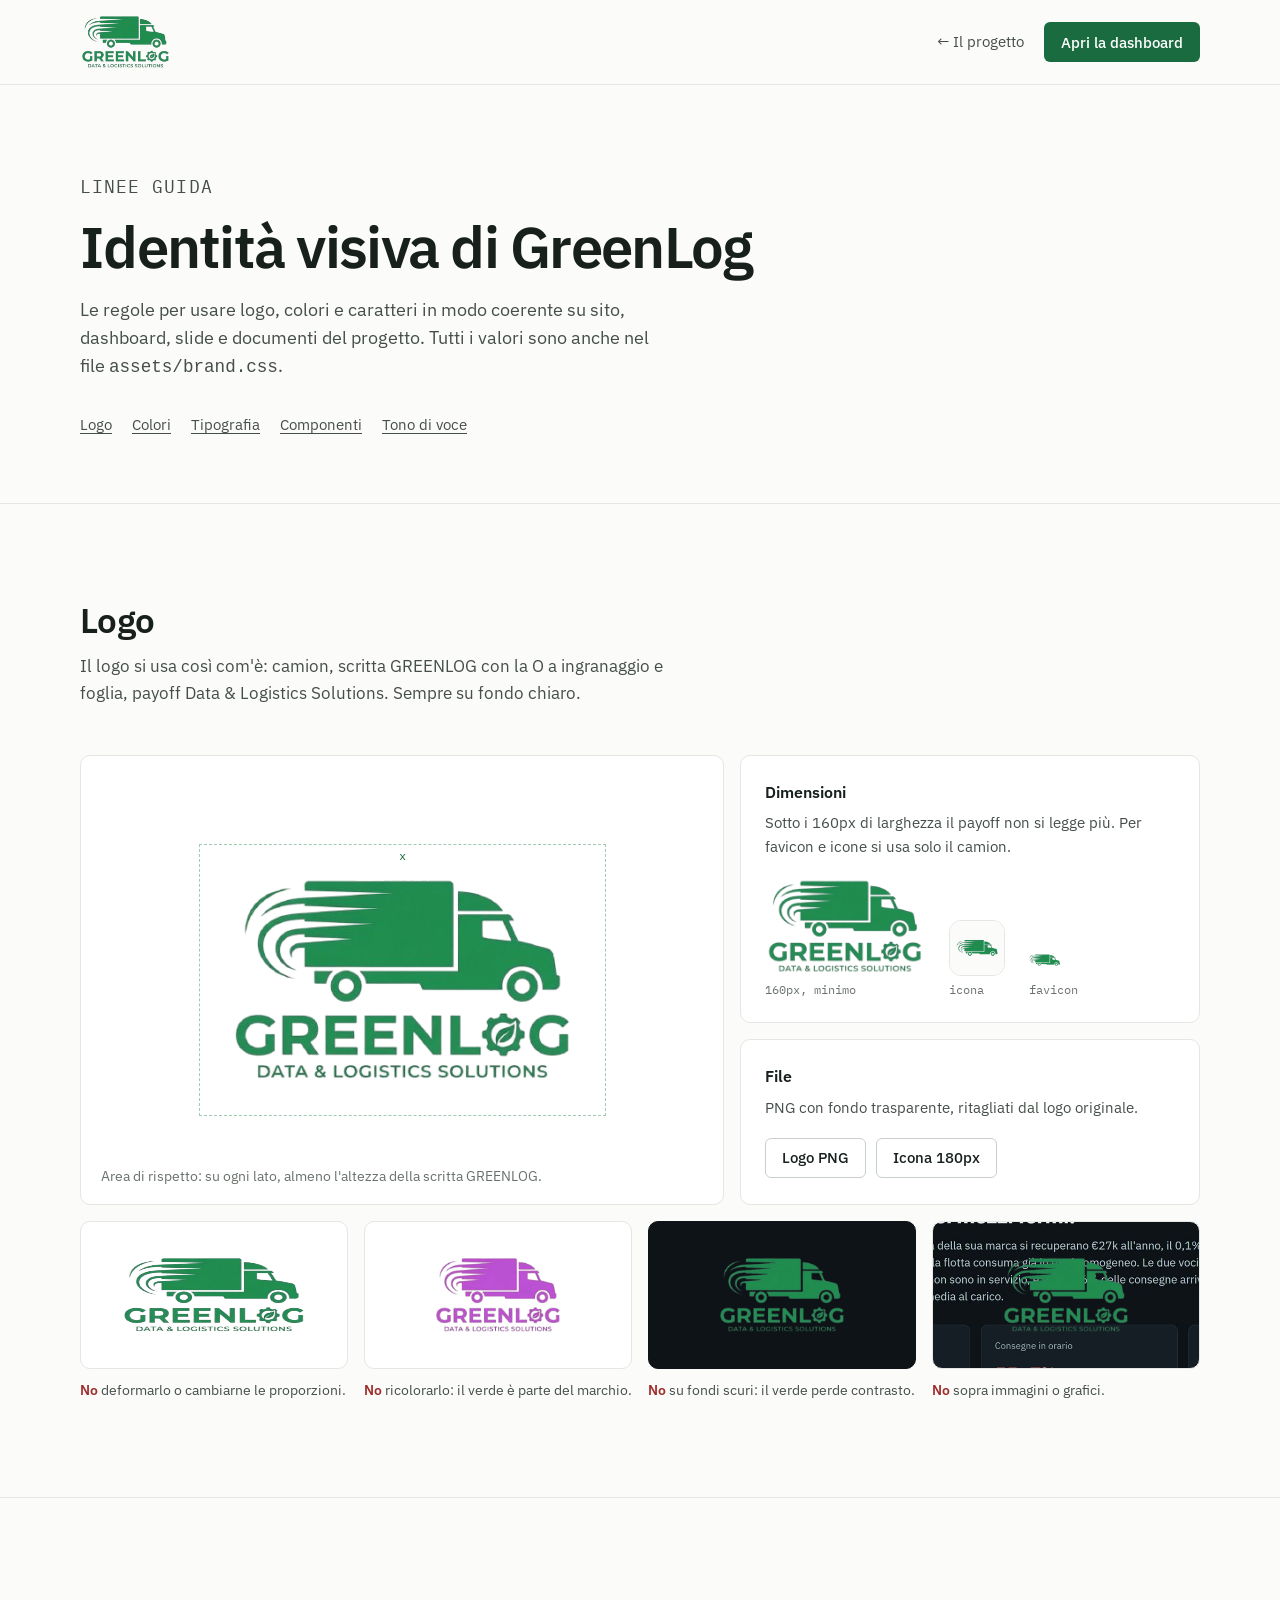
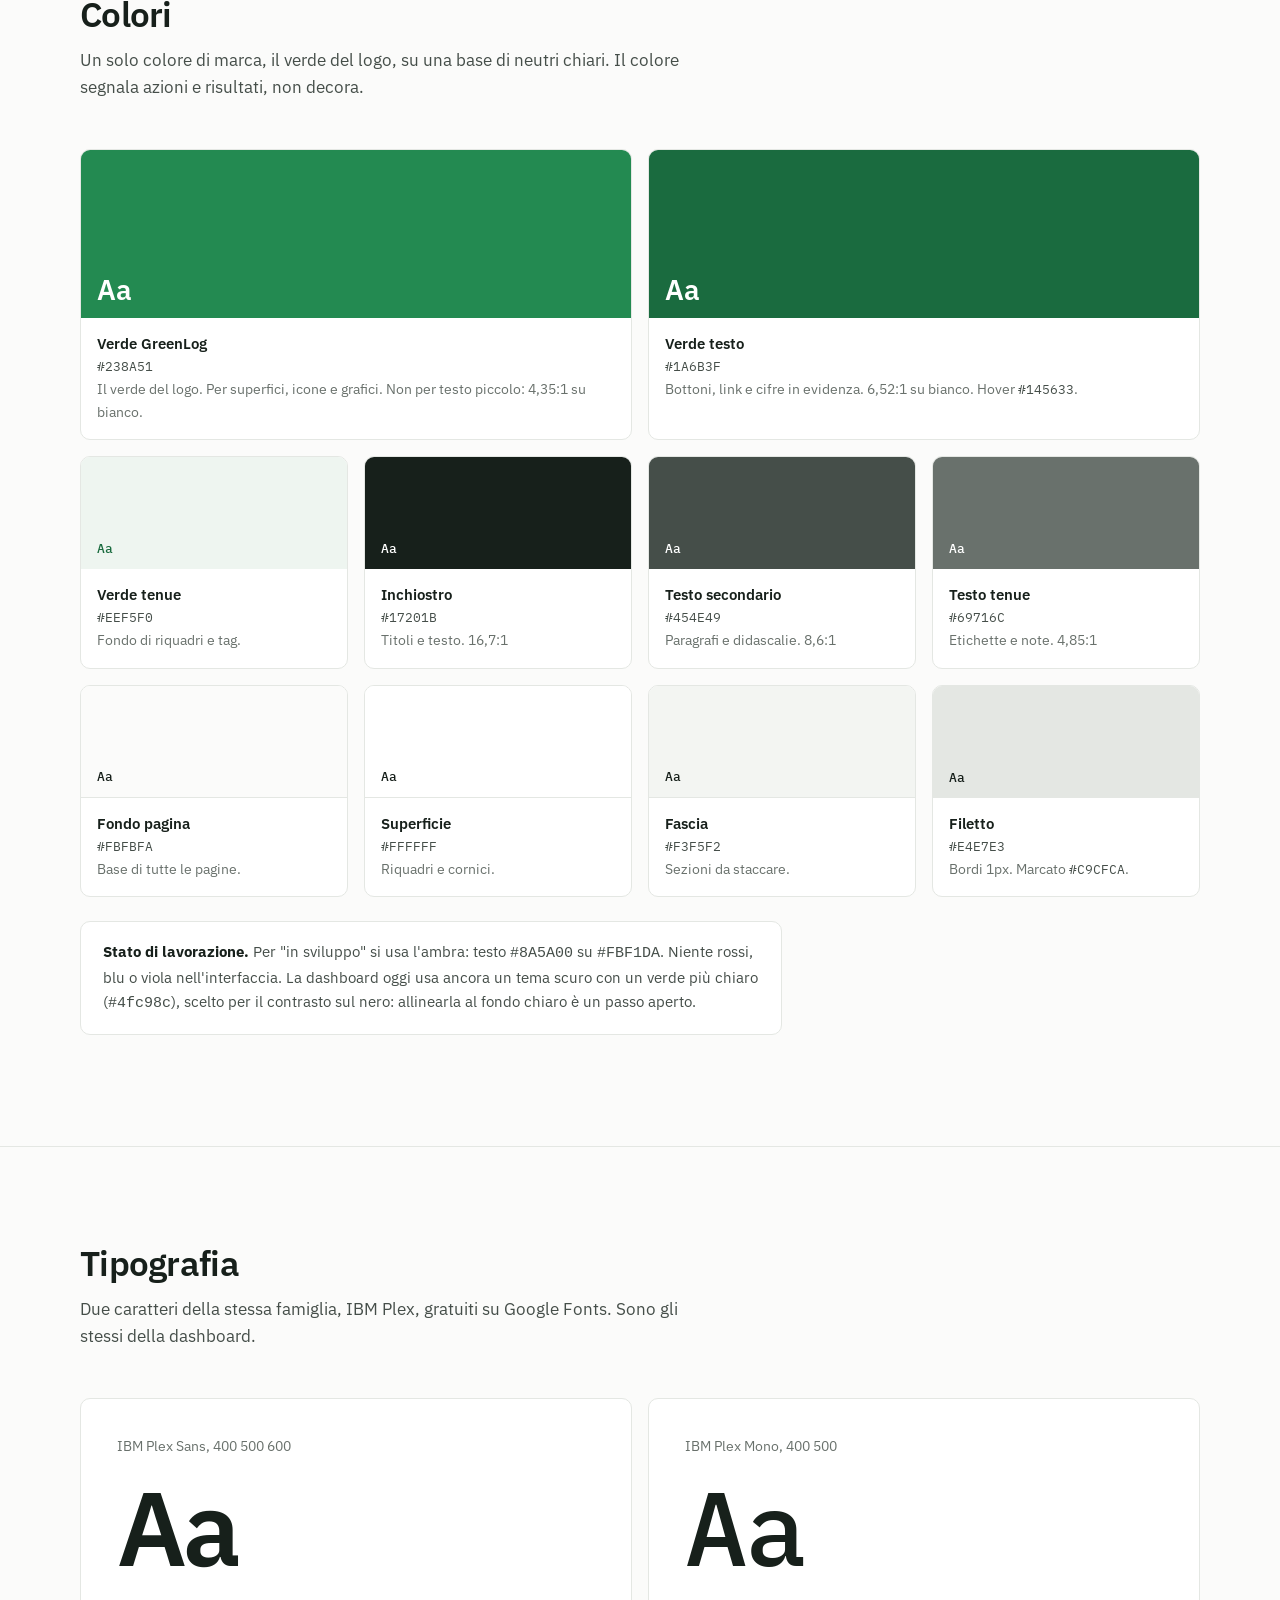
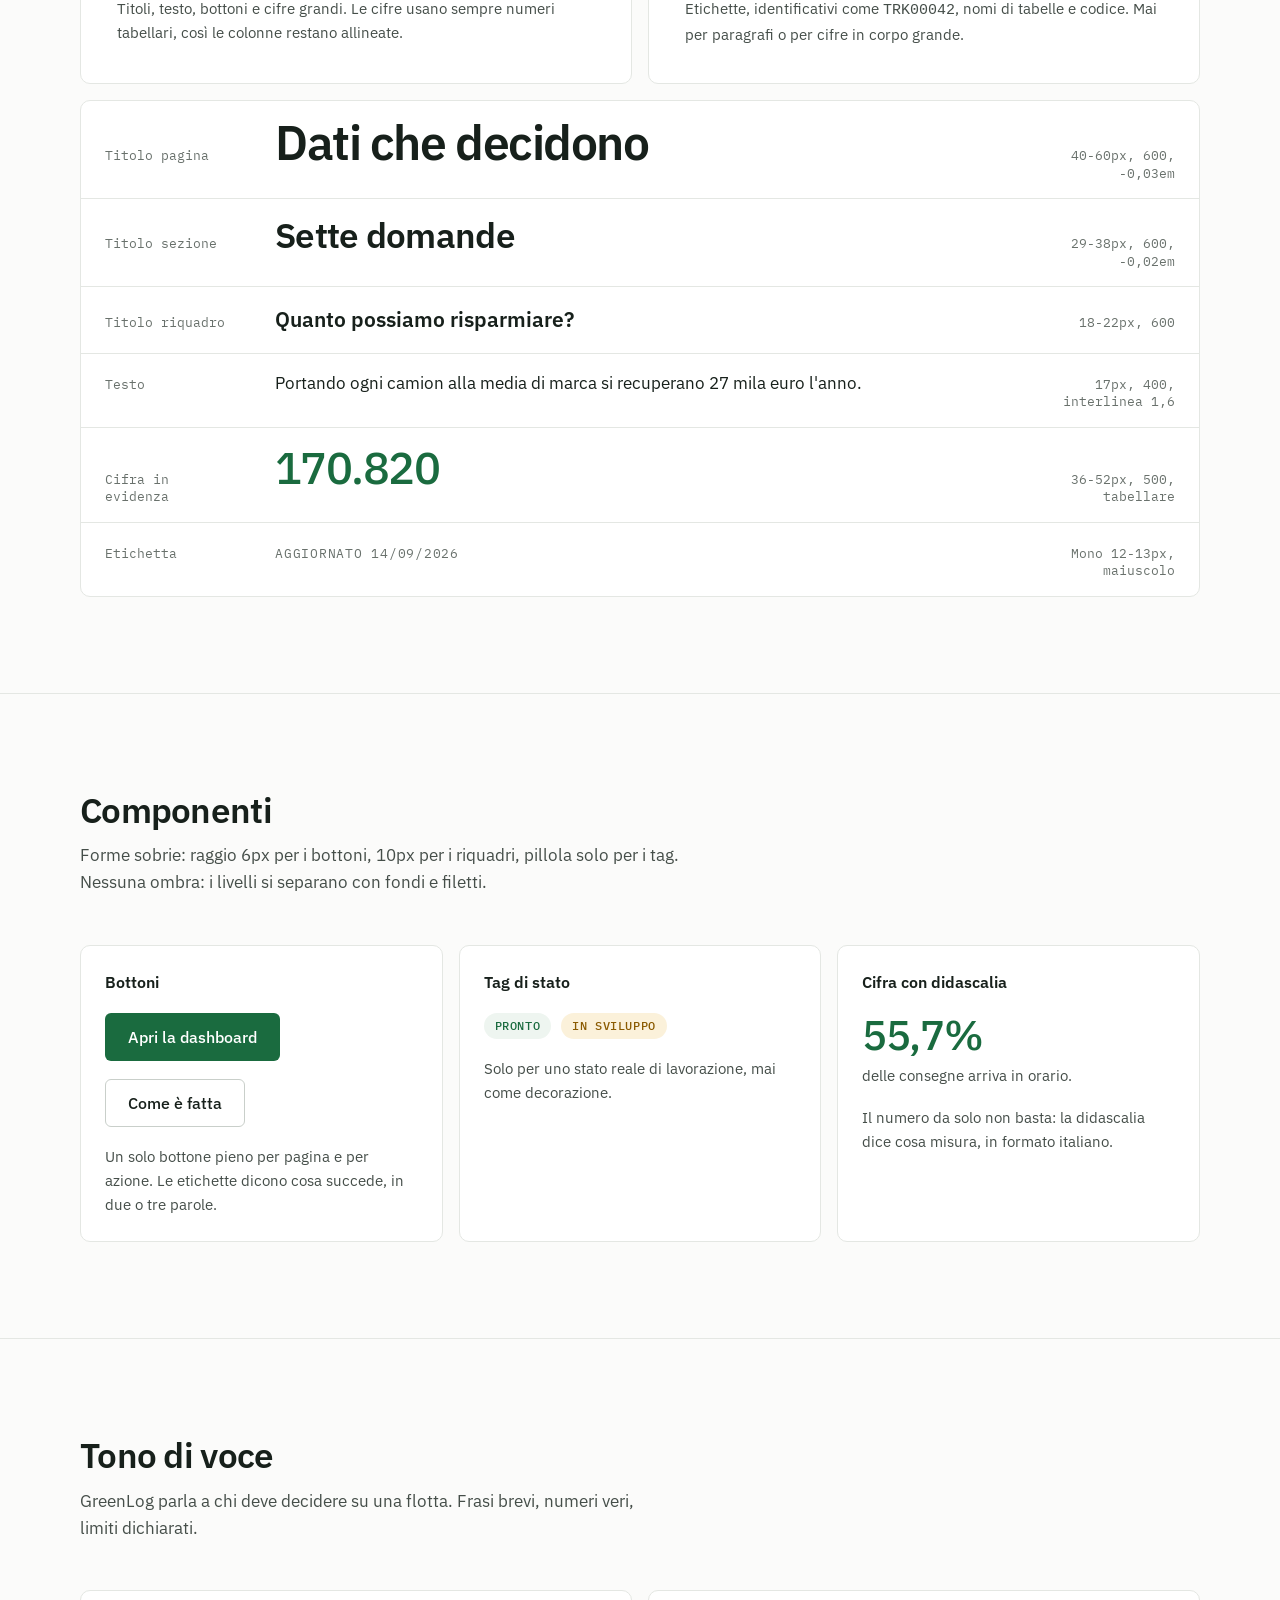
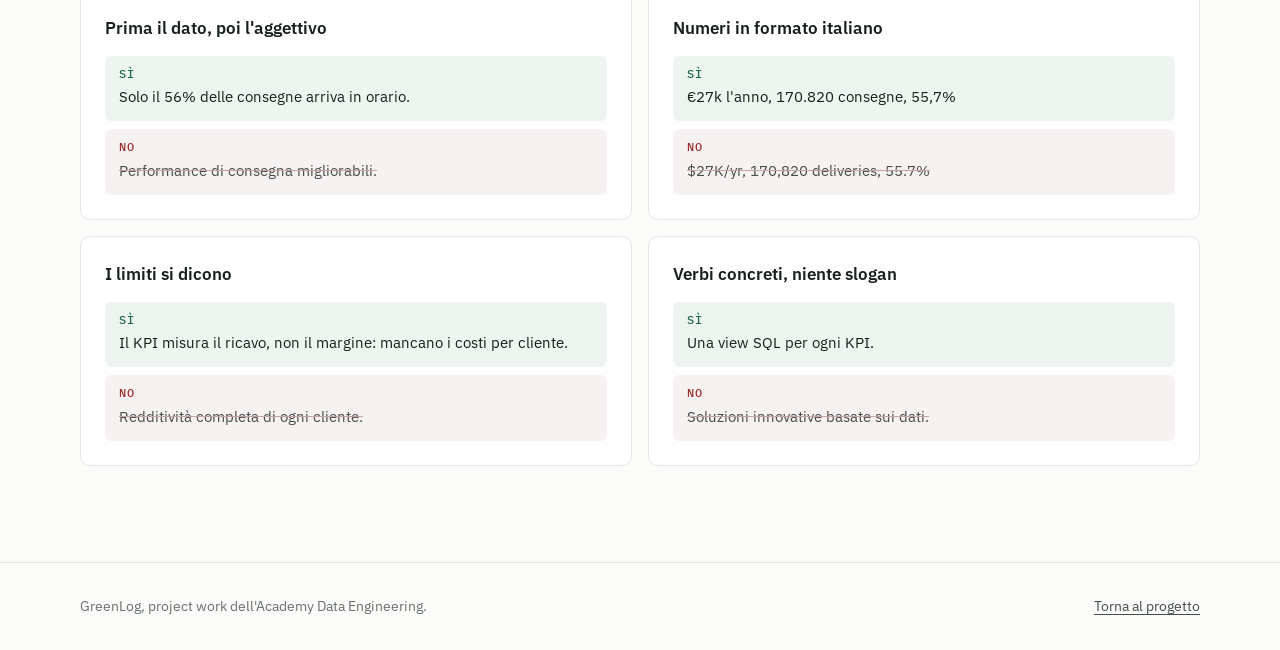
==== site/brand.html @ b455406b "Pagina di presentazione, identità visiva e dashboard su /dashboard.html - index.html: presentazione " ====
<!DOCTYPE html>
<html lang="it">
<head>
<meta charset="utf-8">
<meta name="viewport" content="width=device-width, initial-scale=1">
<title>Identità visiva | GreenLog</title>
<meta name="description" content="Logo, colori, tipografia, componenti e tono di voce di GreenLog.">
<meta name="color-scheme" content="light">
<meta name="theme-color" content="#FBFBFA">
<link rel="icon" type="image/png" href="./assets/favicon-64.png">
<link rel="apple-touch-icon" href="./assets/apple-touch-icon.png">
<link rel="preconnect" href="https://fonts.googleapis.com">
<link rel="preconnect" href="https://fonts.gstatic.com" crossorigin>
<link href="https://fonts.googleapis.com/css2?family=IBM+Plex+Mono:wght@400;500&family=IBM+Plex+Sans:wght@400;500;600&display=swap" rel="stylesheet">
<link rel="stylesheet" href="./assets/brand.css">
<script>if ("IntersectionObserver" in window) document.documentElement.classList.add("js");</script>
<style>
  .site-header { padding-block: 14px; border-bottom: 1px solid var(--line); }
  .site-header .wrap { display: flex; align-items: center; justify-content: space-between; gap: 20px; }
  .site-header img { height: 56px; width: auto; }
  .site-header nav { display: flex; align-items: center; gap: 20px; }
  .back { color: var(--ink-2); text-decoration: none; font-size: 15px; white-space: nowrap; }
  .back:hover { color: var(--ink); }
  @media (max-width: 520px) { .site-header .btn { display: none; } }

  .intro { padding-block: clamp(48px, 7vw, 88px) clamp(40px, 5vw, 56px); }
  .intro h1 { font-size: clamp(2.3rem, 4.6vw, 3.6rem); line-height: 1.05; letter-spacing: -0.03em; font-weight: 600; margin: 16px 0 18px; }
  .intro p { color: var(--ink-2); max-width: 60ch; margin: 0; font-size: 1.1rem; }

  .toc { display: flex; flex-wrap: wrap; gap: 8px 20px; list-style: none; margin: 22px 0 0; padding: 0; font-size: 15px; }
  .toc a { color: var(--ink-2); display: inline-block; padding-block: 10px; }

  .block { padding-block: clamp(56px, 8vw, 96px); border-top: 1px solid var(--line); }
  .block > .wrap > h2 { font-size: clamp(1.7rem, 2.8vw, 2.2rem); letter-spacing: -0.02em; font-weight: 600; margin: 0 0 12px; line-height: 1.15; }
  .block > .wrap > p.sub { color: var(--ink-2); margin: 0 0 clamp(32px, 5vw, 48px); max-width: 62ch; }

  /* logo */
  .logo-grid { display: grid; grid-template-columns: minmax(0, 7fr) minmax(0, 5fr); gap: 16px; }
  .logo-stage { margin: 0; background: var(--surface); border: 1px solid var(--line); border-radius: var(--r-card); display: grid; place-items: center; padding: clamp(40px, 7vw, 88px) 24px; position: relative; }
  .logo-stage img { width: min(100%, 351px); }
  .clearspace { position: relative; padding: 28px; outline: 1px dashed #9fcbb0; outline-offset: -1px; }
  .clearspace::before { content: "x"; position: absolute; top: 6px; left: 50%; transform: translateX(-50%); font: 12px/1 var(--mono); color: var(--brand-ink); }
  .logo-stage figcaption { position: absolute; left: 20px; bottom: 16px; font-size: 14px; color: var(--muted); }
  .logo-side { display: grid; gap: 16px; }
  .fact { background: var(--surface); border: 1px solid var(--line); border-radius: var(--r-card); padding: 24px; }
  .fact h3 { margin: 0 0 6px; font-size: 1rem; font-weight: 600; }
  .fact p { margin: 0; color: var(--ink-2); font-size: 15px; }
  .fact .sizes { display: flex; align-items: end; gap: 24px; margin-top: 18px; }
  .fact .sizes figure { margin: 0; display: grid; gap: 8px; justify-items: start; }
  .fact .sizes figcaption { font: 12px/1 var(--mono); color: var(--muted); }
  .fact .downloads { display: flex; flex-wrap: wrap; gap: 10px; margin-top: 18px; }

  .donts { display: grid; grid-template-columns: repeat(4, minmax(0, 1fr)); gap: 16px; margin-top: 16px; }
  .dont { margin: 0; }
  .dont .box { height: 148px; border: 1px solid var(--line); border-radius: var(--r-card); display: grid; place-items: center; background: var(--surface); overflow: hidden; }
  .dont img { width: 130px; }
  .dont figcaption { font-size: 14px; color: var(--ink-2); margin-top: 10px; }
  .dont figcaption b { color: #9F2F2D; font-weight: 600; }
  .dont .stretch img { transform: scaleX(1.45); }
  .dont .recolor img { filter: hue-rotate(150deg) saturate(1.4); }
  .dont .dark { background: #0d1317; border-color: #0d1317; }
  .dont .busy { background: url("./assets/dashboard-sintesi.jpg") 30% 40% / 320% auto; }
  @media (max-width: 900px) { .logo-grid { grid-template-columns: minmax(0, 1fr); } .donts { grid-template-columns: repeat(2, minmax(0, 1fr)); } }

  /* colori */
  .swatches { display: grid; grid-template-columns: repeat(12, minmax(0, 1fr)); gap: 16px; }
  .sw { grid-column: span 3; border: 1px solid var(--line); border-radius: var(--r-card); overflow: hidden; background: var(--surface); }
  .sw.big { grid-column: span 6; }
  .sw .chip { height: 112px; display: flex; align-items: end; padding: 14px 16px; font: 500 13px/1 var(--mono); }
  .sw.big .chip { height: 168px; font: 600 28px/1 var(--sans); }
  .sw .meta { padding: 14px 16px 16px; display: grid; gap: 2px; }
  .sw .meta b { font-weight: 600; font-size: 15px; }
  .sw .meta code { font: 13px/1.4 var(--mono); color: var(--ink-2); }
  .sw .meta span { font-size: 14px; color: var(--muted); }
  @media (max-width: 900px) { .sw, .sw.big { grid-column: span 6; } }
  @media (max-width: 520px) { .sw, .sw.big { grid-column: span 12; } }

  .rule { margin-top: 24px; padding: 18px 22px; border: 1px solid var(--line); background: var(--surface); border-radius: var(--r-card); color: var(--ink-2); max-width: 78ch; font-size: 15px; }
  .rule strong { color: var(--ink); }

  /* tipografia */
  .type-grid { display: grid; grid-template-columns: minmax(0, 1fr) minmax(0, 1fr); gap: 16px; }
  .specimen { background: var(--surface); border: 1px solid var(--line); border-radius: var(--r-card); padding: clamp(24px, 3vw, 36px); }
  .specimen .name { font-size: 14px; color: var(--muted); margin: 0 0 18px; }
  .specimen .aa { color: var(--ink); font-size: clamp(4rem, 9vw, 6.5rem); line-height: 1; letter-spacing: -0.04em; font-weight: 600; margin: 0 0 18px; }
  .specimen.mono .aa { font-family: var(--mono); font-weight: 500; letter-spacing: -0.02em; }
  .specimen p { margin: 0; color: var(--ink-2); font-size: 15px; }
  .scale { margin-top: 16px; background: var(--surface); border: 1px solid var(--line); border-radius: var(--r-card); overflow-x: auto; }
  .scale table { width: 100%; border-collapse: collapse; min-width: 560px; }
  .scale td { padding: 16px 24px; vertical-align: baseline; }
  .scale tr + tr td { border-top: 1px solid var(--line); }
  .scale td:first-child { width: 170px; font: 12.5px/1.4 var(--mono); color: var(--muted); }
  .scale td:last-child { width: 180px; font: 12.5px/1.4 var(--mono); color: var(--muted); text-align: right; }
  @media (max-width: 760px) { .type-grid { grid-template-columns: minmax(0, 1fr); } }

  /* componenti */
  .comp-grid { display: grid; grid-template-columns: repeat(3, minmax(0, 1fr)); gap: 16px; }
  .comp { background: var(--surface); border: 1px solid var(--line); border-radius: var(--r-card); padding: 24px; display: grid; gap: 18px; align-content: start; }
  .comp h3 { margin: 0; font-size: 1rem; font-weight: 600; }
  .comp .row { display: flex; flex-wrap: wrap; gap: 10px; align-items: center; }
  .comp p { margin: 0; color: var(--ink-2); font-size: 15px; }
  .comp .num { font-size: 2.6rem; color: var(--brand-ink); }
  @media (max-width: 900px) { .comp-grid { grid-template-columns: minmax(0, 1fr); } }

  /* voce */
  .voice { display: grid; grid-template-columns: repeat(2, minmax(0, 1fr)); gap: 16px; }
  .voice article { background: var(--surface); border: 1px solid var(--line); border-radius: var(--r-card); padding: 24px; }
  .voice h3 { margin: 0 0 14px; font-size: 1.05rem; font-weight: 600; }
  .voice .say, .voice .avoid { margin: 0; padding: 12px 14px; border-radius: 6px; font-size: 15px; }
  .voice .say { background: var(--brand-tint); color: var(--ink); }
  .voice .avoid { background: #F6F2F2; color: var(--ink-2); margin-top: 8px; }
  .voice .avoid s { text-decoration-color: #c9a3a3; }
  .voice .lbl { display: block; font: 500 11.5px/1 var(--mono); letter-spacing: 0.05em; text-transform: uppercase; margin-bottom: 6px; text-decoration: none; }
  .voice .say .lbl { color: var(--brand-ink); }
  .voice .avoid .lbl { color: #9F2F2D; }
  @media (max-width: 760px) { .voice { grid-template-columns: minmax(0, 1fr); } }

  .site-footer { border-top: 1px solid var(--line); padding-block: 32px 40px; font-size: 14px; color: var(--muted); }
  .site-footer .wrap { display: flex; flex-wrap: wrap; justify-content: space-between; gap: 16px; }
  .site-footer a { color: var(--ink-2); display: inline-block; padding-block: 10px; margin-block: -10px; }
</style>
</head>
<body>
<a class="skip" href="#contenuto">Vai al contenuto</a>

<header class="site-header">
  <div class="wrap">
    <a href="./" aria-label="GreenLog, torna alla presentazione"><img src="./assets/greenlog-logo.png" alt="GreenLog, Data &amp; Logistics Solutions" width="351" height="216"></a>
    <nav aria-label="Principale">
      <a class="back" href="./"><span aria-hidden="true">←</span> Il progetto</a>
      <a class="btn btn-primary btn-sm" href="./dashboard.html">Apri la dashboard</a>
    </nav>
  </div>
</header>

<main id="contenuto">
  <section class="intro">
    <div class="wrap">
      <p class="eyebrow">Linee guida</p>
      <h1>Identità visiva di GreenLog</h1>
      <p>Le regole per usare logo, colori e caratteri in modo coerente su sito, dashboard, slide e documenti del progetto. Tutti i valori sono anche nel file <code>assets/brand.css</code>.</p>
      <ul class="toc">
        <li><a href="#logo">Logo</a></li>
        <li><a href="#colori">Colori</a></li>
        <li><a href="#tipografia">Tipografia</a></li>
        <li><a href="#componenti">Componenti</a></li>
        <li><a href="#voce">Tono di voce</a></li>
      </ul>
    </div>
  </section>

  <section class="block" id="logo" aria-labelledby="logo-t">
    <div class="wrap">
      <h2 id="logo-t">Logo</h2>
      <p class="sub">Il logo si usa così com'è: camion, scritta GREENLOG con la O a ingranaggio e foglia, payoff Data &amp; Logistics Solutions. Sempre su fondo chiaro.</p>

      <div class="logo-grid">
        <figure class="logo-stage reveal">
          <div class="clearspace"><img src="./assets/greenlog-logo.png" alt="Logo GreenLog con l'area di rispetto tratteggiata" width="351" height="216"></div>
          <figcaption>Area di rispetto: su ogni lato, almeno l'altezza della scritta GREENLOG.</figcaption>
        </figure>
        <div class="logo-side">
          <div class="fact reveal" style="--d: 60ms">
            <h3>Dimensioni</h3>
            <p>Sotto i 160px di larghezza il payoff non si legge più. Per favicon e icone si usa solo il camion.</p>
            <div class="sizes">
              <figure><img src="./assets/greenlog-logo.png" alt="" width="160" height="99"><figcaption>160px, minimo</figcaption></figure>
              <figure><img src="./assets/apple-touch-icon.png" alt="" width="56" height="56" style="border:1px solid var(--line);border-radius:12px"><figcaption>icona</figcaption></figure>
              <figure><img src="./assets/favicon-64.png" alt="" width="32" height="32"><figcaption>favicon</figcaption></figure>
            </div>
          </div>
          <div class="fact reveal" style="--d: 120ms">
            <h3>File</h3>
            <p>PNG con fondo trasparente, ritagliati dal logo originale.</p>
            <div class="downloads">
              <a class="btn btn-secondary btn-sm" href="./assets/greenlog-logo.png" download>Logo PNG</a>
              <a class="btn btn-secondary btn-sm" href="./assets/apple-touch-icon.png" download>Icona 180px</a>
            </div>
          </div>
        </div>
      </div>

      <div class="donts">
        <figure class="dont reveal"><div class="box stretch"><img src="./assets/greenlog-logo.png" alt="" width="351" height="216"></div><figcaption><b>No</b> deformarlo o cambiarne le proporzioni.</figcaption></figure>
        <figure class="dont reveal" style="--d: 50ms"><div class="box recolor"><img src="./assets/greenlog-logo.png" alt="" width="351" height="216"></div><figcaption><b>No</b> ricolorarlo: il verde è parte del marchio.</figcaption></figure>
        <figure class="dont reveal" style="--d: 100ms"><div class="box dark"><img src="./assets/greenlog-logo.png" alt="" width="351" height="216"></div><figcaption><b>No</b> su fondi scuri: il verde perde contrasto.</figcaption></figure>
        <figure class="dont reveal" style="--d: 150ms"><div class="box busy"><img src="./assets/greenlog-logo.png" alt="" width="351" height="216"></div><figcaption><b>No</b> sopra immagini o grafici.</figcaption></figure>
      </div>
    </div>
  </section>

  <section class="block" id="colori" aria-labelledby="colori-t">
    <div class="wrap">
      <h2 id="colori-t">Colori</h2>
      <p class="sub">Un solo colore di marca, il verde del logo, su una base di neutri chiari. Il colore segnala azioni e risultati, non decora.</p>

      <div class="swatches">
        <div class="sw big reveal"><div class="chip" style="background:#238A51;color:#fff">Aa</div><div class="meta"><b>Verde GreenLog</b><code>#238A51</code><span>Il verde del logo. Per superfici, icone e grafici. Non per testo piccolo: 4,35:1 su bianco.</span></div></div>
        <div class="sw big reveal" style="--d: 60ms"><div class="chip" style="background:#1A6B3F;color:#fff">Aa</div><div class="meta"><b>Verde testo</b><code>#1A6B3F</code><span>Bottoni, link e cifre in evidenza. 6,52:1 su bianco. Hover <code>#145633</code>.</span></div></div>
        <div class="sw reveal"><div class="chip" style="background:#EEF5F0;color:#1A6B3F">Aa</div><div class="meta"><b>Verde tenue</b><code>#EEF5F0</code><span>Fondo di riquadri e tag.</span></div></div>
        <div class="sw reveal" style="--d: 40ms"><div class="chip" style="background:#17201B;color:#fff">Aa</div><div class="meta"><b>Inchiostro</b><code>#17201B</code><span>Titoli e testo. 16,7:1</span></div></div>
        <div class="sw reveal" style="--d: 80ms"><div class="chip" style="background:#454E49;color:#fff">Aa</div><div class="meta"><b>Testo secondario</b><code>#454E49</code><span>Paragrafi e didascalie. 8,6:1</span></div></div>
        <div class="sw reveal" style="--d: 120ms"><div class="chip" style="background:#69716C;color:#fff">Aa</div><div class="meta"><b>Testo tenue</b><code>#69716C</code><span>Etichette e note. 4,85:1</span></div></div>
        <div class="sw reveal"><div class="chip" style="background:#FBFBFA;color:#17201B;border-bottom:1px solid #E4E7E3">Aa</div><div class="meta"><b>Fondo pagina</b><code>#FBFBFA</code><span>Base di tutte le pagine.</span></div></div>
        <div class="sw reveal" style="--d: 40ms"><div class="chip" style="background:#FFFFFF;color:#17201B;border-bottom:1px solid #E4E7E3">Aa</div><div class="meta"><b>Superficie</b><code>#FFFFFF</code><span>Riquadri e cornici.</span></div></div>
        <div class="sw reveal" style="--d: 80ms"><div class="chip" style="background:#F3F5F2;color:#17201B;border-bottom:1px solid #E4E7E3">Aa</div><div class="meta"><b>Fascia</b><code>#F3F5F2</code><span>Sezioni da staccare.</span></div></div>
        <div class="sw reveal" style="--d: 120ms"><div class="chip" style="background:#E4E7E3;color:#17201B">Aa</div><div class="meta"><b>Filetto</b><code>#E4E7E3</code><span>Bordi 1px. Marcato <code>#C9CFCA</code>.</span></div></div>
      </div>

      <p class="rule reveal"><strong>Stato di lavorazione.</strong> Per "in sviluppo" si usa l'ambra: testo <code>#8A5A00</code> su <code>#FBF1DA</code>. Niente rossi, blu o viola nell'interfaccia. La dashboard oggi usa ancora un tema scuro con un verde più chiaro (<code>#4fc98c</code>), scelto per il contrasto sul nero: allinearla al fondo chiaro è un passo aperto.</p>
    </div>
  </section>

  <section class="block" id="tipografia" aria-labelledby="tipo-t">
    <div class="wrap">
      <h2 id="tipo-t">Tipografia</h2>
      <p class="sub">Due caratteri della stessa famiglia, IBM Plex, gratuiti su Google Fonts. Sono gli stessi della dashboard.</p>

      <div class="type-grid">
        <div class="specimen reveal">
          <p class="name">IBM Plex Sans, 400 500 600</p>
          <p class="aa">Aa</p>
          <p>Titoli, testo, bottoni e cifre grandi. Le cifre usano sempre numeri tabellari, così le colonne restano allineate.</p>
        </div>
        <div class="specimen mono reveal" style="--d: 60ms">
          <p class="name">IBM Plex Mono, 400 500</p>
          <p class="aa">Aa</p>
          <p>Etichette, identificativi come <code>TRK00042</code>, nomi di tabelle e codice. Mai per paragrafi o per cifre in corpo grande.</p>
        </div>
      </div>

      <div class="scale reveal">
        <table>
          <tbody>
            <tr><td>Titolo pagina</td><td style="font-size:3rem;font-weight:600;letter-spacing:-0.03em;line-height:1.05">Dati che decidono</td><td>40-60px, 600, -0,03em</td></tr>
            <tr><td>Titolo sezione</td><td style="font-size:2.2rem;font-weight:600;letter-spacing:-0.02em;line-height:1.15">Sette domande</td><td>29-38px, 600, -0,02em</td></tr>
            <tr><td>Titolo riquadro</td><td style="font-size:1.3rem;font-weight:600">Quanto possiamo risparmiare?</td><td>18-22px, 600</td></tr>
            <tr><td>Testo</td><td>Portando ogni camion alla media di marca si recuperano 27 mila euro l'anno.</td><td>17px, 400, interlinea 1,6</td></tr>
            <tr><td>Cifra in evidenza</td><td class="display-num" style="font-size:2.8rem;color:var(--brand-ink)">170.820</td><td>36-52px, 500, tabellare</td></tr>
            <tr><td>Etichetta</td><td><span class="eyebrow">Aggiornato 14/09/2026</span></td><td>Mono 12-13px, maiuscolo</td></tr>
          </tbody>
        </table>
      </div>
    </div>
  </section>

  <section class="block" id="componenti" aria-labelledby="comp-t">
    <div class="wrap">
      <h2 id="comp-t">Componenti</h2>
      <p class="sub">Forme sobrie: raggio 6px per i bottoni, 10px per i riquadri, pillola solo per i tag. Nessuna ombra: i livelli si separano con fondi e filetti.</p>

      <div class="comp-grid">
        <div class="comp reveal">
          <h3>Bottoni</h3>
          <div class="row"><a class="btn btn-primary" href="./dashboard.html">Apri la dashboard</a></div>
          <div class="row"><a class="btn btn-secondary" href="./#pipeline">Come è fatta</a></div>
          <p>Un solo bottone pieno per pagina e per azione. Le etichette dicono cosa succede, in due o tre parole.</p>
        </div>
        <div class="comp reveal" style="--d: 60ms">
          <h3>Tag di stato</h3>
          <div class="row"><span class="tag tag-green">Pronto</span><span class="tag tag-amber">In sviluppo</span></div>
          <p>Solo per uno stato reale di lavorazione, mai come decorazione.</p>
        </div>
        <div class="comp reveal" style="--d: 120ms">
          <h3>Cifra con didascalia</h3>
          <div><span class="num display-num">55,7%</span><p style="margin-top:6px">delle consegne arriva in orario.</p></div>
          <p>Il numero da solo non basta: la didascalia dice cosa misura, in formato italiano.</p>
        </div>
      </div>
    </div>
  </section>

  <section class="block" id="voce" aria-labelledby="voce-t">
    <div class="wrap">
      <h2 id="voce-t">Tono di voce</h2>
      <p class="sub">GreenLog parla a chi deve decidere su una flotta. Frasi brevi, numeri veri, limiti dichiarati.</p>

      <div class="voice">
        <article class="reveal">
          <h3>Prima il dato, poi l'aggettivo</h3>
          <p class="say"><span class="lbl">Sì</span>Solo il 56% delle consegne arriva in orario.</p>
          <p class="avoid"><span class="lbl">No</span><s>Performance di consegna migliorabili.</s></p>
        </article>
        <article class="reveal" style="--d: 60ms">
          <h3>Numeri in formato italiano</h3>
          <p class="say"><span class="lbl">Sì</span>€27k l'anno, 170.820 consegne, 55,7%</p>
          <p class="avoid"><span class="lbl">No</span><s>$27K/yr, 170,820 deliveries, 55.7%</s></p>
        </article>
        <article class="reveal">
          <h3>I limiti si dicono</h3>
          <p class="say"><span class="lbl">Sì</span>Il KPI misura il ricavo, non il margine: mancano i costi per cliente.</p>
          <p class="avoid"><span class="lbl">No</span><s>Redditività completa di ogni cliente.</s></p>
        </article>
        <article class="reveal" style="--d: 60ms">
          <h3>Verbi concreti, niente slogan</h3>
          <p class="say"><span class="lbl">Sì</span>Una view SQL per ogni KPI.</p>
          <p class="avoid"><span class="lbl">No</span><s>Soluzioni innovative basate sui dati.</s></p>
        </article>
      </div>
    </div>
  </section>
</main>

<footer class="site-footer">
  <div class="wrap">
    <span>GreenLog, project work dell'Academy Data Engineering.</span>
    <a href="./">Torna al progetto</a>
  </div>
</footer>

<script src="./assets/site.js" defer></script>
</body>
</html>
---- site/assets/brand.css ----
/* GreenLog: token e componenti condivisi da index.html e brand.html.
   La fonte dei valori è DESIGN.md nella radice del repo. */

:root {
  /* colore */
  --brand: #238A51;        /* il verde del logo, misurato sul file originale. 4,35:1 su bianco: non per testo piccolo */
  --brand-ink: #1A6B3F;    /* verde per testo e bottoni: 6,52:1 su bianco */
  --brand-ink-hover: #145633;
  --brand-tint: #EEF5F0;
  --canvas: #FBFBFA;
  --surface: #FFFFFF;
  --band: #F3F5F2;
  --ink: #17201B;
  --ink-2: #454E49;
  --muted: #69716C;        /* 4,85:1 su canvas, 4,54:1 su brand-tint: il limite per testo piccolo */
  --line: #E4E7E3;
  --line-strong: #C9CFCA;
  --amber-bg: #FBF1DA;
  --amber-ink: #8A5A00;

  /* tipografia */
  --sans: "IBM Plex Sans", ui-sans-serif, system-ui, -apple-system, "Segoe UI", sans-serif;
  --mono: "IBM Plex Mono", ui-monospace, "SFMono-Regular", Menlo, Consolas, monospace;

  /* forma e movimento */
  --r-card: 10px;
  --r-btn: 6px;
  --ease-out: cubic-bezier(0.23, 1, 0.32, 1);

  color-scheme: light;
}

*, *::before, *::after { box-sizing: border-box; }

html { -webkit-text-size-adjust: 100%; scroll-behavior: smooth; }
@media (prefers-reduced-motion: reduce) { html { scroll-behavior: auto; } }

body {
  margin: 0;
  background: var(--canvas);
  color: var(--ink);
  font-family: var(--sans);
  font-size: 17px;
  line-height: 1.6;
  text-rendering: optimizeLegibility;
  -webkit-font-smoothing: antialiased;
  font-variant-numeric: tabular-nums;
}

img { max-width: 100%; height: auto; display: block; }
h1, h2, h3 { text-wrap: balance; }
p { text-wrap: pretty; }

a { color: var(--brand-ink); text-underline-offset: 3px; }
a:hover { color: var(--brand-ink-hover); }
::selection { background: #CFE6D7; color: var(--ink); }

:focus-visible { outline: 2px solid var(--brand-ink); outline-offset: 3px; border-radius: 4px; }

.wrap { width: 100%; max-width: 1200px; margin-inline: auto; padding-inline: clamp(20px, 4vw, 40px); }

.eyebrow {
  margin: 0;
  font-family: var(--mono);
  font-size: 12.5px;
  letter-spacing: 0.06em;
  text-transform: uppercase;
  color: var(--muted);
}

/* link per saltare la navigazione, visibile solo da tastiera */
.skip { position: absolute; left: 16px; top: -64px; z-index: 100; background: var(--ink); color: #fff; padding: 10px 16px; border-radius: var(--r-btn); text-decoration: none; font-size: 15px; }
.skip:focus { top: 12px; }
.skip:hover, .skip:focus { color: #fff; }

/* bottoni: raggio 6px, niente pillole, niente ombre */
.btn {
  display: inline-flex; align-items: center; justify-content: center; gap: 10px;
  min-height: 48px; padding: 0 22px;
  border-radius: var(--r-btn); border: 1px solid transparent;
  font: 500 16px/1 var(--sans); white-space: nowrap; text-decoration: none; cursor: pointer;
  transition: background-color 160ms var(--ease-out), border-color 160ms var(--ease-out), transform 120ms var(--ease-out);
}
.btn:active { transform: scale(0.97); }
.btn-primary { background: var(--brand-ink); color: #fff; }
.btn-primary:hover { background: var(--brand-ink-hover); color: #fff; }
.btn-secondary { background: var(--surface); color: var(--ink); border-color: var(--line-strong); }
.btn-secondary:hover { border-color: var(--ink-2); color: var(--ink); }
.btn-sm { min-height: 40px; padding: 0 16px; font-size: 15px; }
.btn span { transition: transform 200ms var(--ease-out); }
@media (hover: hover) and (pointer: fine) { .btn:hover span { transform: translateX(3px); } }

/* cifre grandi: Plex Sans con cifre tabellari. Il mono resta per etichette, id e codice,
   perché in corpo grande la virgola monospazio apre un buco ("55 , 7%"). */
.display-num { font-family: var(--sans); font-weight: 500; font-variant-numeric: tabular-nums; letter-spacing: -0.035em; line-height: 1.05; }

.tag {
  display: inline-flex; align-items: center; height: 26px; padding: 0 11px;
  border-radius: 999px; font: 500 12px/1 var(--mono); letter-spacing: 0.05em; text-transform: uppercase;
}
.tag-green { background: var(--brand-tint); color: var(--brand-ink); }
.tag-amber { background: var(--amber-bg); color: var(--amber-ink); }

/* cornice per gli screenshot della dashboard */
.frame {
  margin: 0; background: var(--surface); border: 1px solid var(--line); border-radius: var(--r-card); overflow: hidden;
}
.frame-bar { display: flex; align-items: center; gap: 6px; height: 34px; padding: 0 14px; border-bottom: 1px solid var(--line); }
.frame-bar i { width: 9px; height: 9px; border-radius: 50%; background: var(--line-strong); }
.frame-bar span { margin-left: 10px; font: 12px/1 var(--mono); color: var(--muted); }

/* ingresso allo scroll: solo se JS è attivo e il movimento è consentito */
.js .reveal { opacity: 0; }
.js .reveal.is-in { opacity: 1; transition: opacity 480ms var(--ease-out); transition-delay: var(--d, 0ms); }
/* lo spostamento solo se il movimento è consentito; con "riduci movimento" resta la dissolvenza */
@media (prefers-reduced-motion: no-preference) {
  .js .reveal { transform: translateY(12px); }
  .js .reveal.is-in { transform: none; transition: opacity 480ms var(--ease-out), transform 480ms var(--ease-out); transition-delay: var(--d, 0ms); }
}
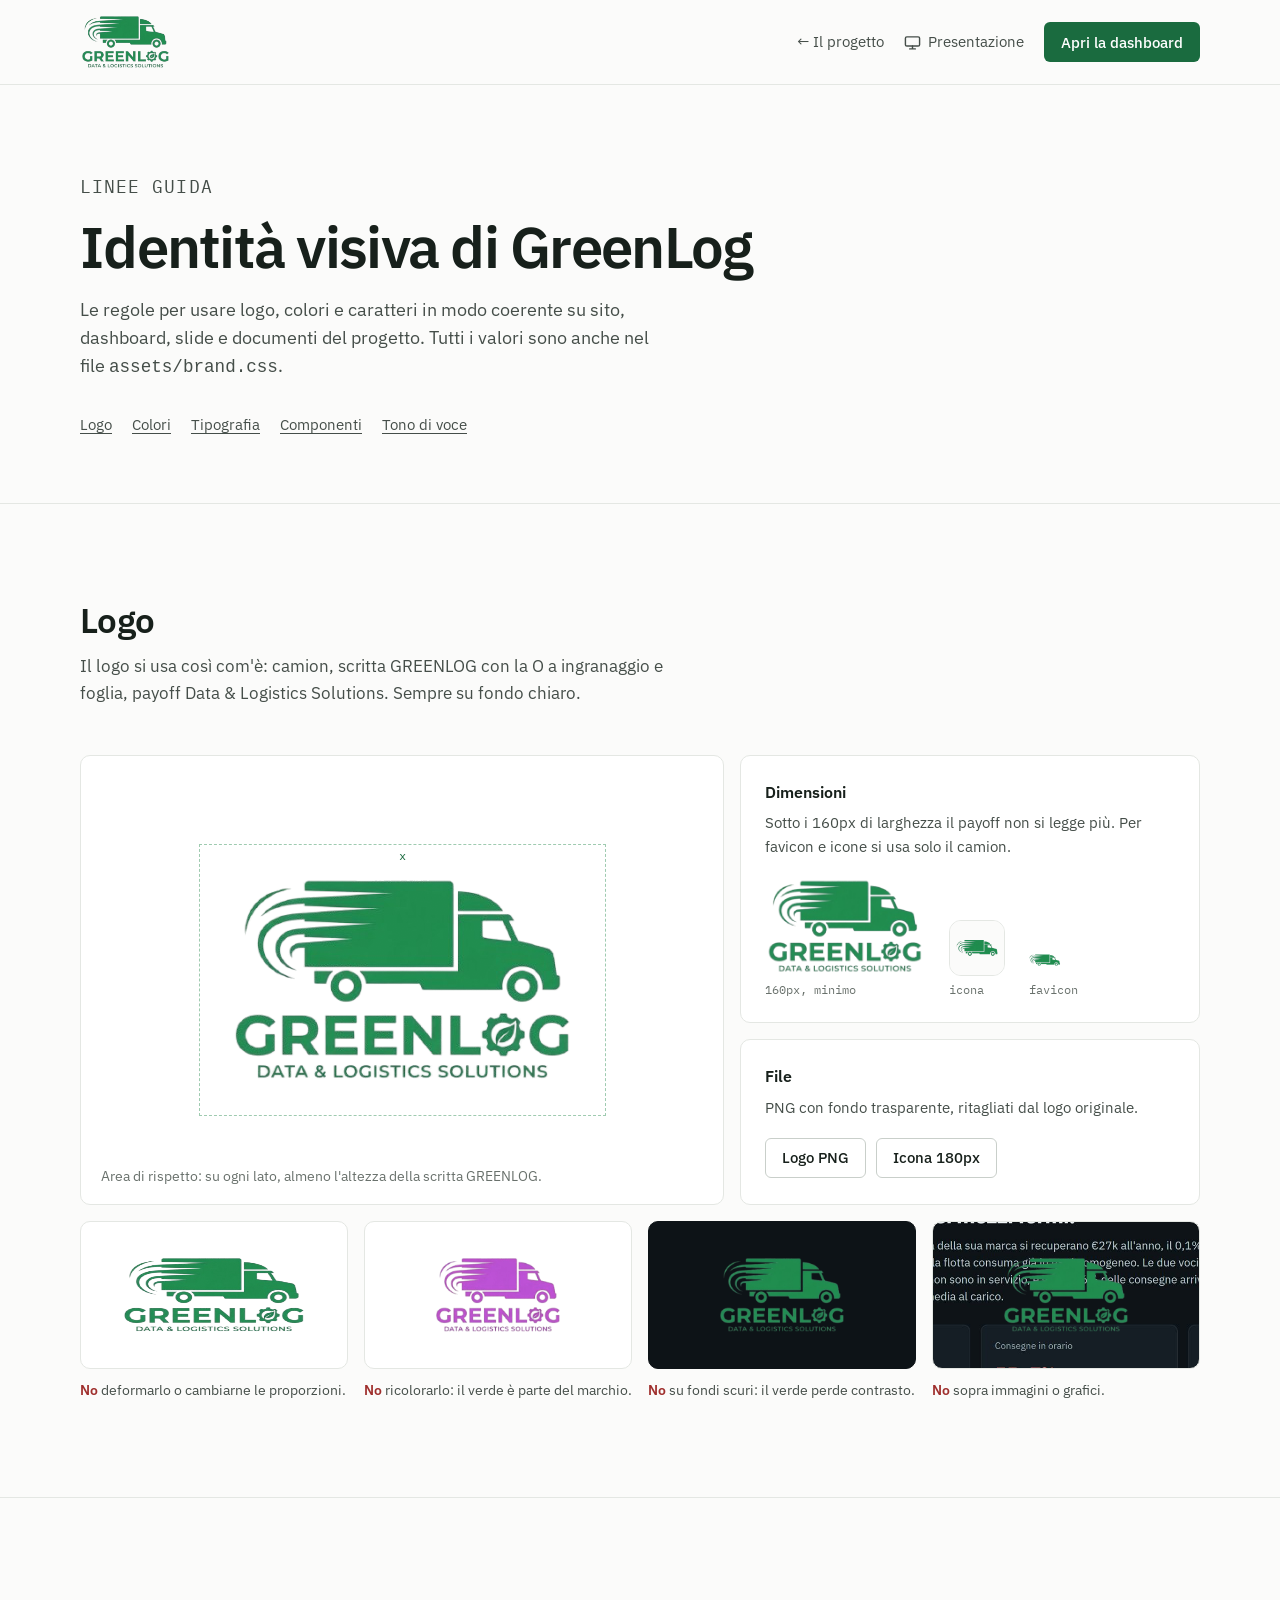
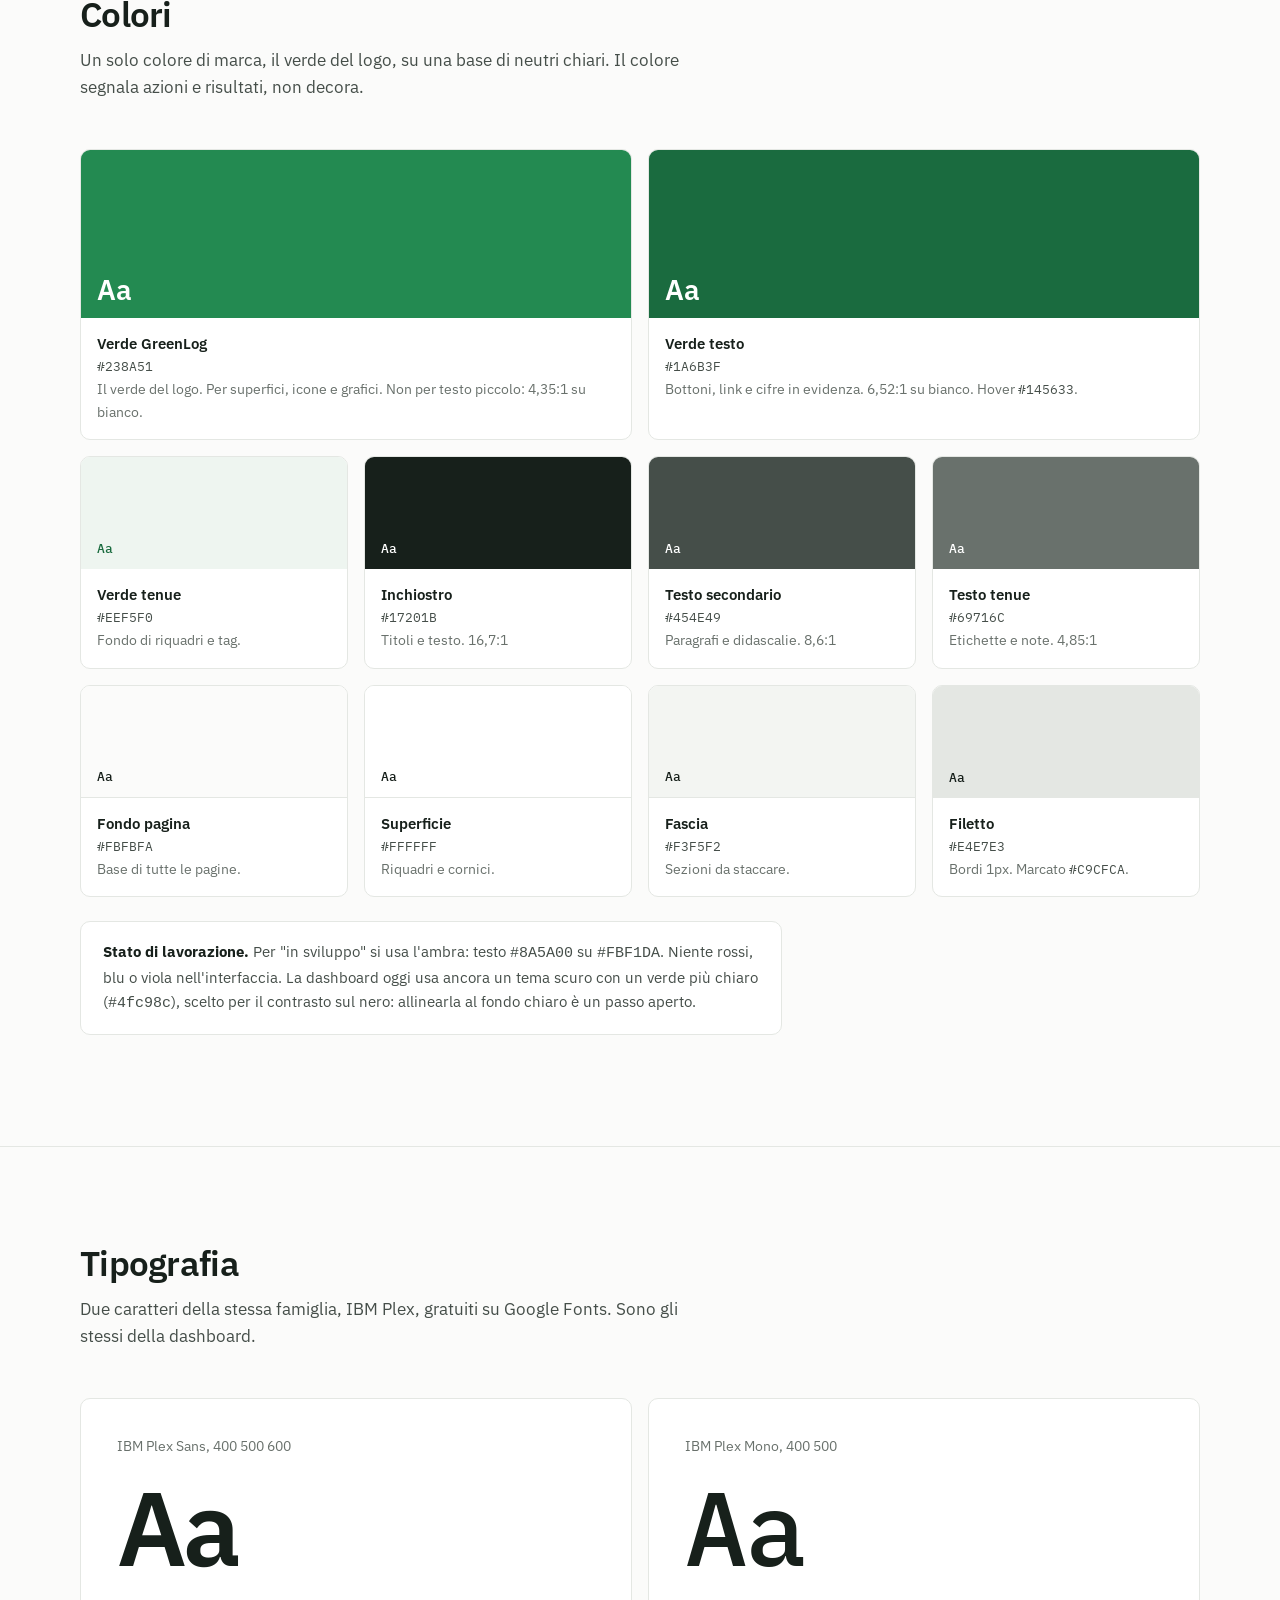
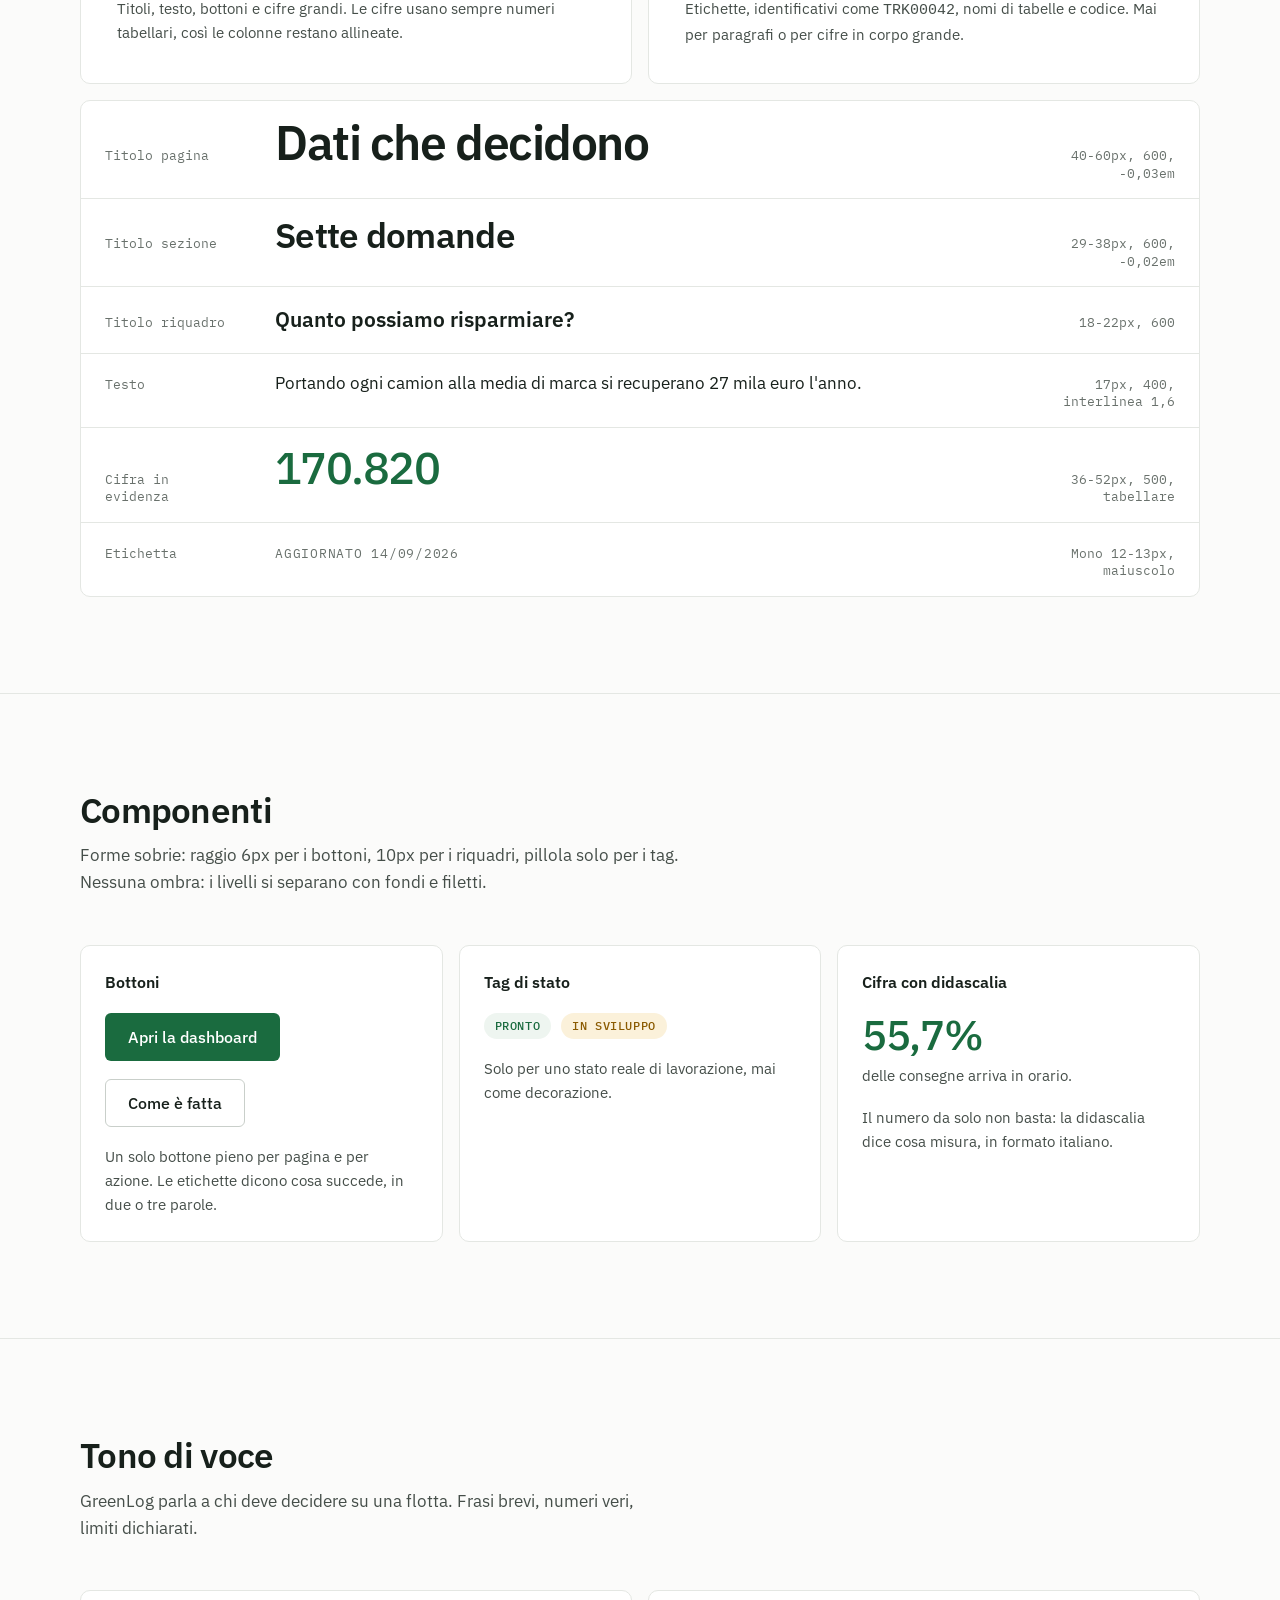
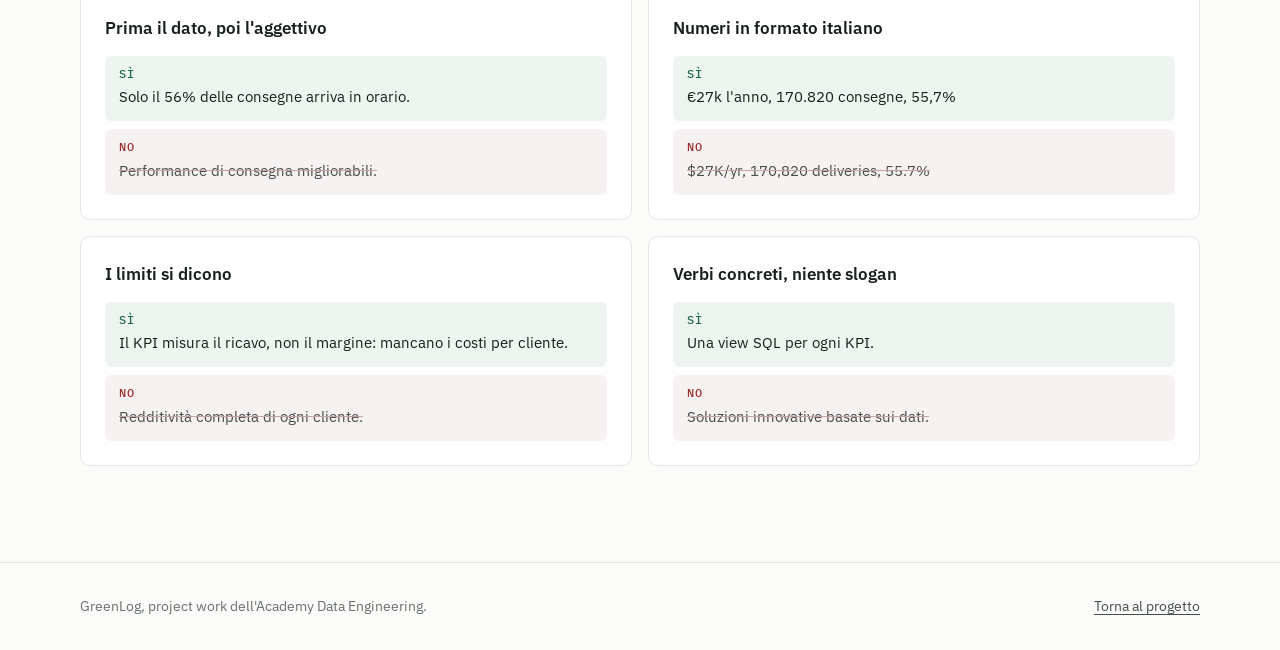
==== commit 78ec984d: "Presentazione a slide all'apertura del sito e pulizia dei contenuti - Nuova pagina presentazione.htm" ====
--- a/site/brand.html
+++ b/site/brand.html
@@ -128,6 +128,7 @@
     <a href="./" aria-label="GreenLog, torna alla presentazione"><img src="./assets/greenlog-logo.png" alt="GreenLog, Data &amp; Logistics Solutions" width="351" height="216"></a>
     <nav aria-label="Principale">
       <a class="back" href="./"><span aria-hidden="true">←</span> Il progetto</a>
+      <a class="back deck-link" href="./presentazione.html" aria-label="Presentazione"><svg viewBox="0 0 24 24" aria-hidden="true"><rect x="2" y="4" width="20" height="13" rx="2"/><path d="M12 17v4M8 21h8"/></svg><span>Presentazione</span></a>
       <a class="btn btn-primary btn-sm" href="./dashboard.html">Apri la dashboard</a>
     </nav>
   </div>
--- a/site/assets/brand.css
+++ b/site/assets/brand.css
@@ -90,6 +90,11 @@
 .btn span { transition: transform 200ms var(--ease-out); }
 @media (hover: hover) and (pointer: fine) { .btn:hover span { transform: translateX(3px); } }
 
+/* link alle slide di presentazione, nell'header di ogni pagina */
+.deck-link { display: inline-flex; align-items: center; gap: 7px; }
+.deck-link svg { width: 17px; height: 17px; fill: none; stroke: currentColor; stroke-width: 2; stroke-linecap: round; stroke-linejoin: round; flex: none; }
+@media (max-width: 420px) { .back.deck-link span { display: none; } }
+
 /* cifre grandi: Plex Sans con cifre tabellari. Il mono resta per etichette, id e codice,
    perché in corpo grande la virgola monospazio apre un buco ("55 , 7%"). */
 .display-num { font-family: var(--sans); font-weight: 500; font-variant-numeric: tabular-nums; letter-spacing: -0.035em; line-height: 1.05; }
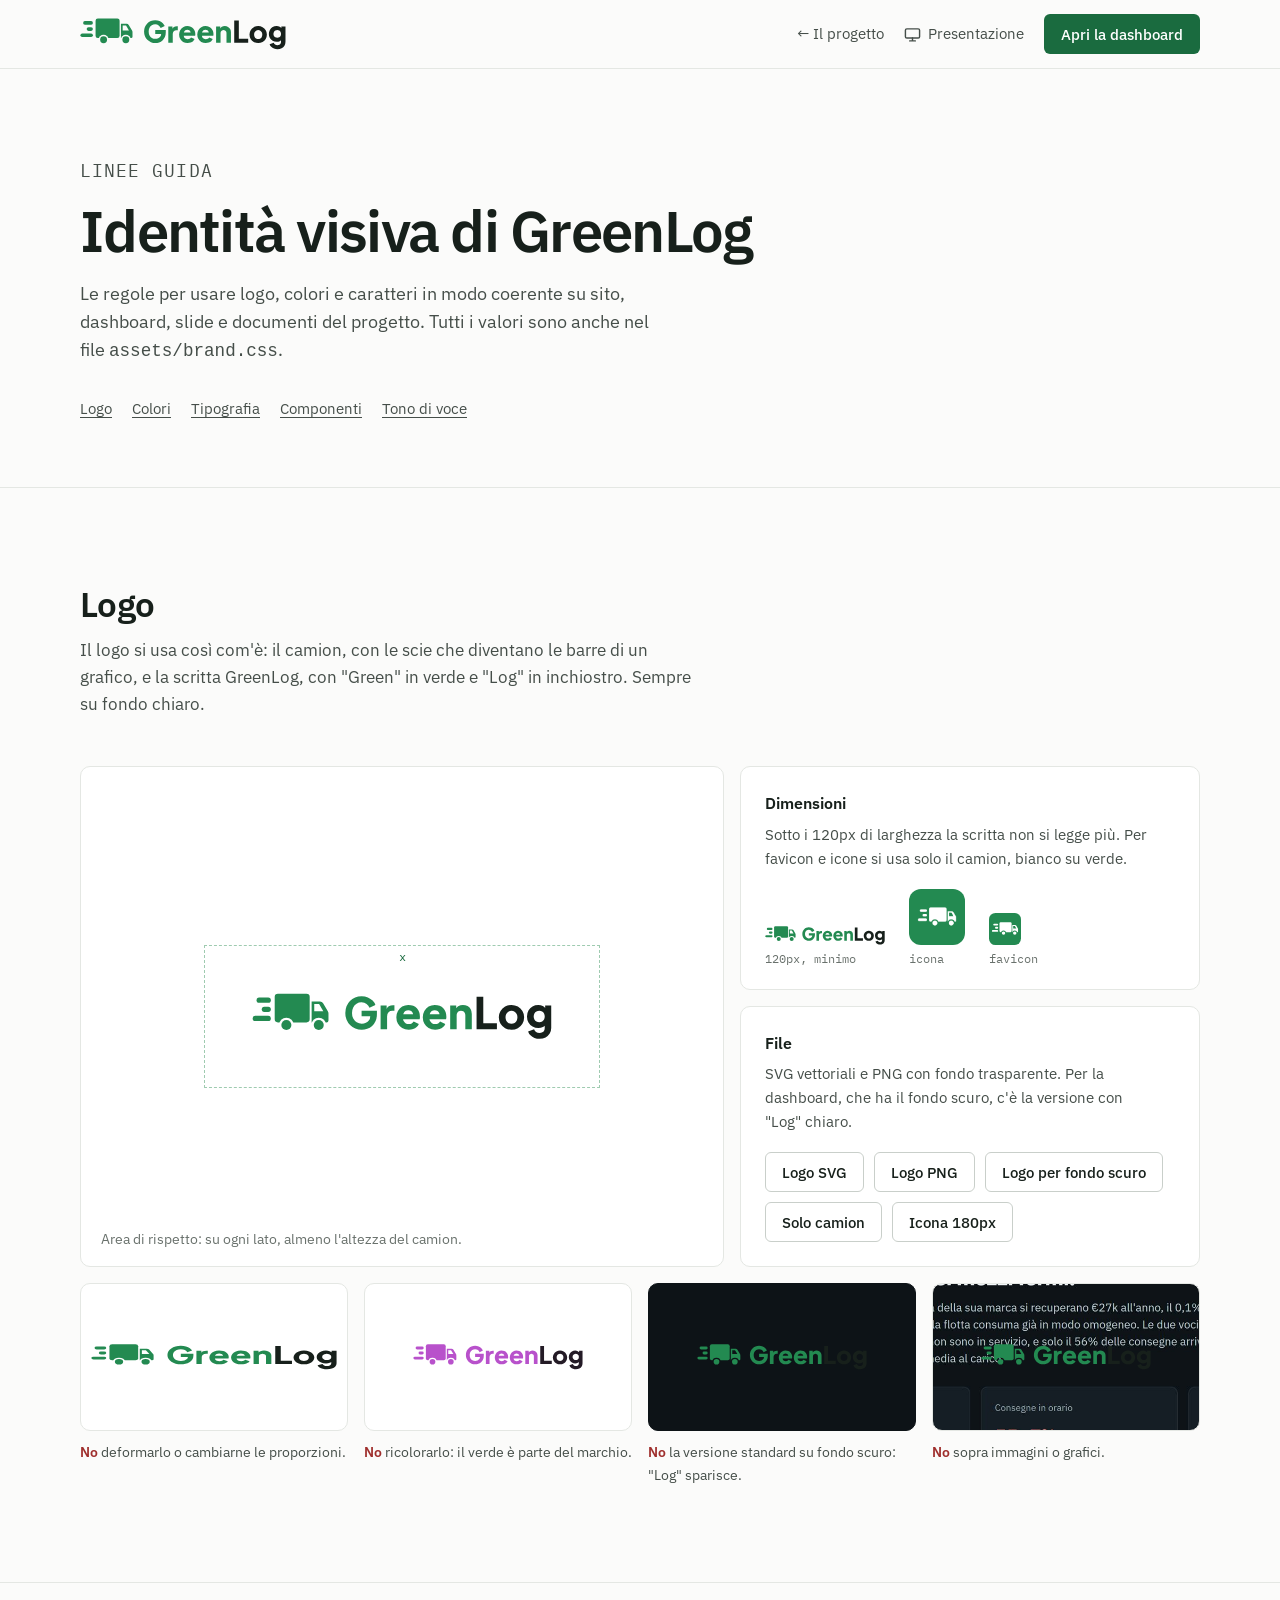
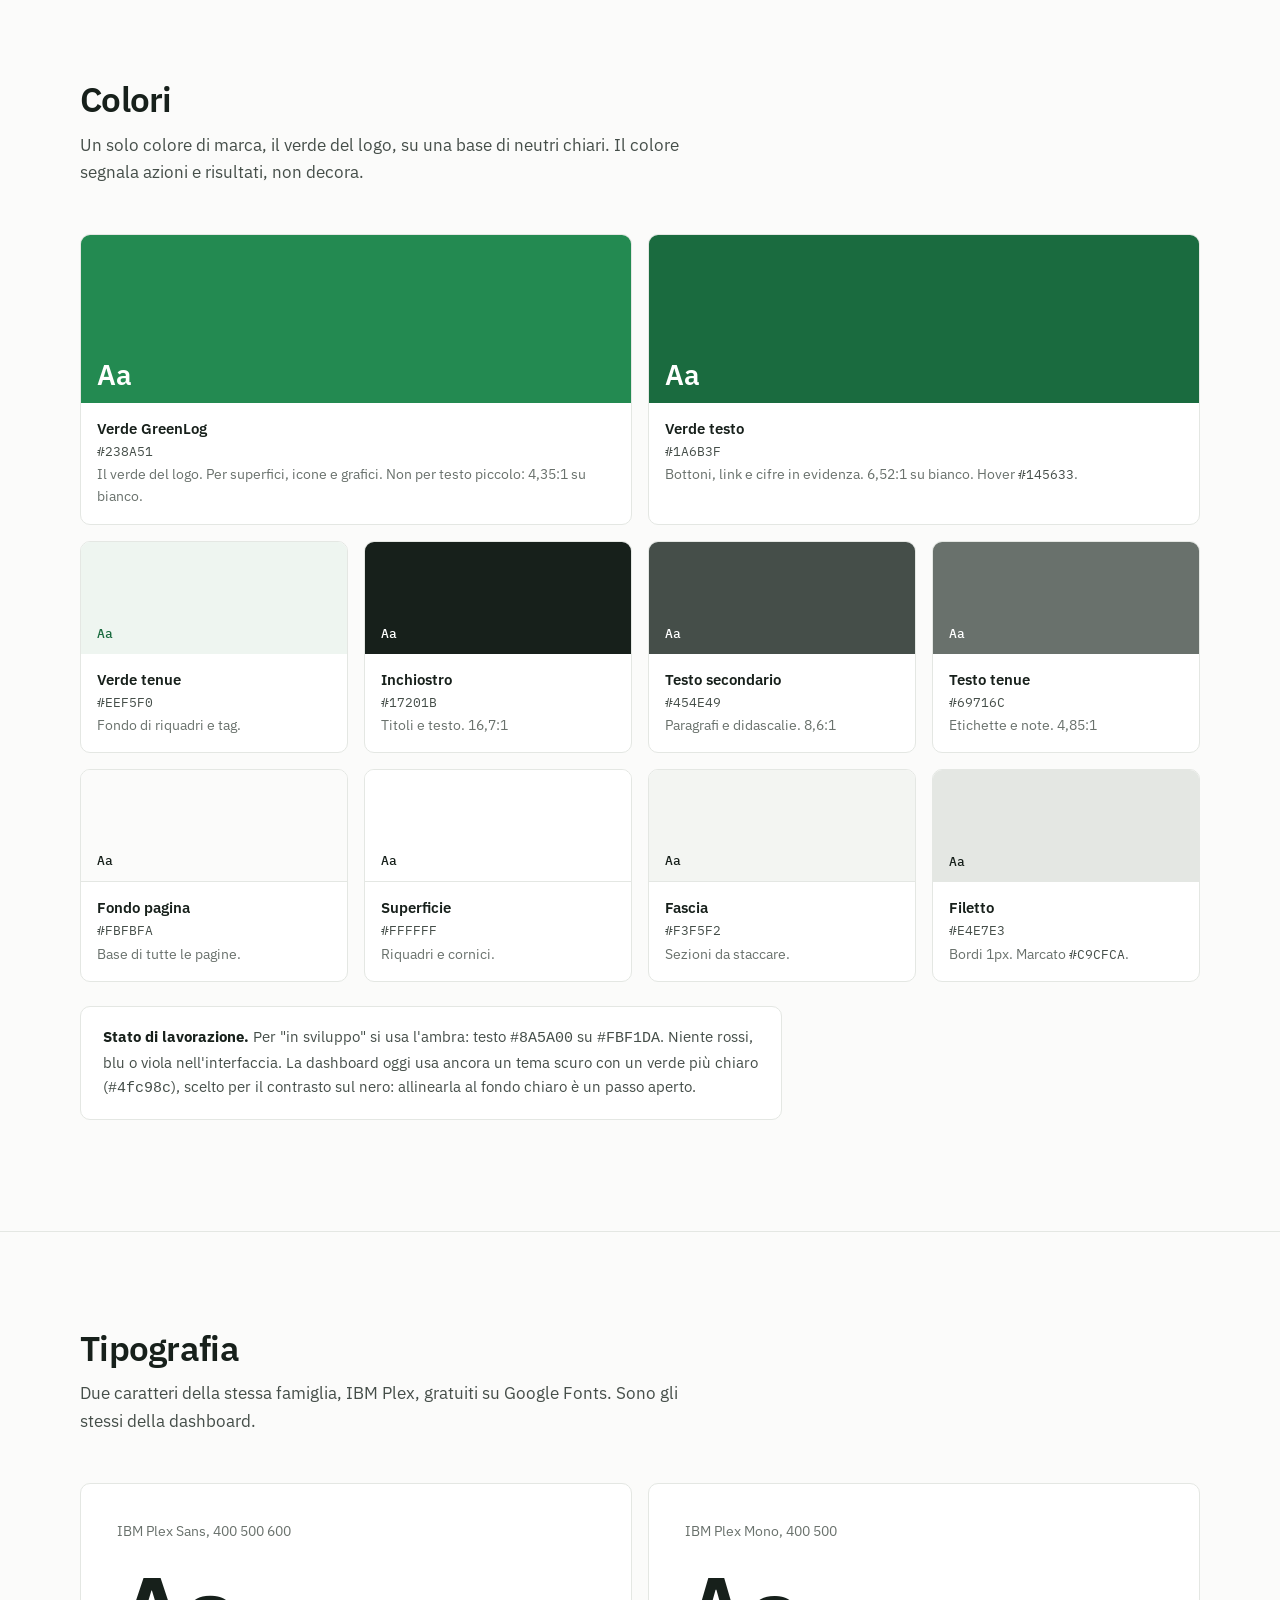
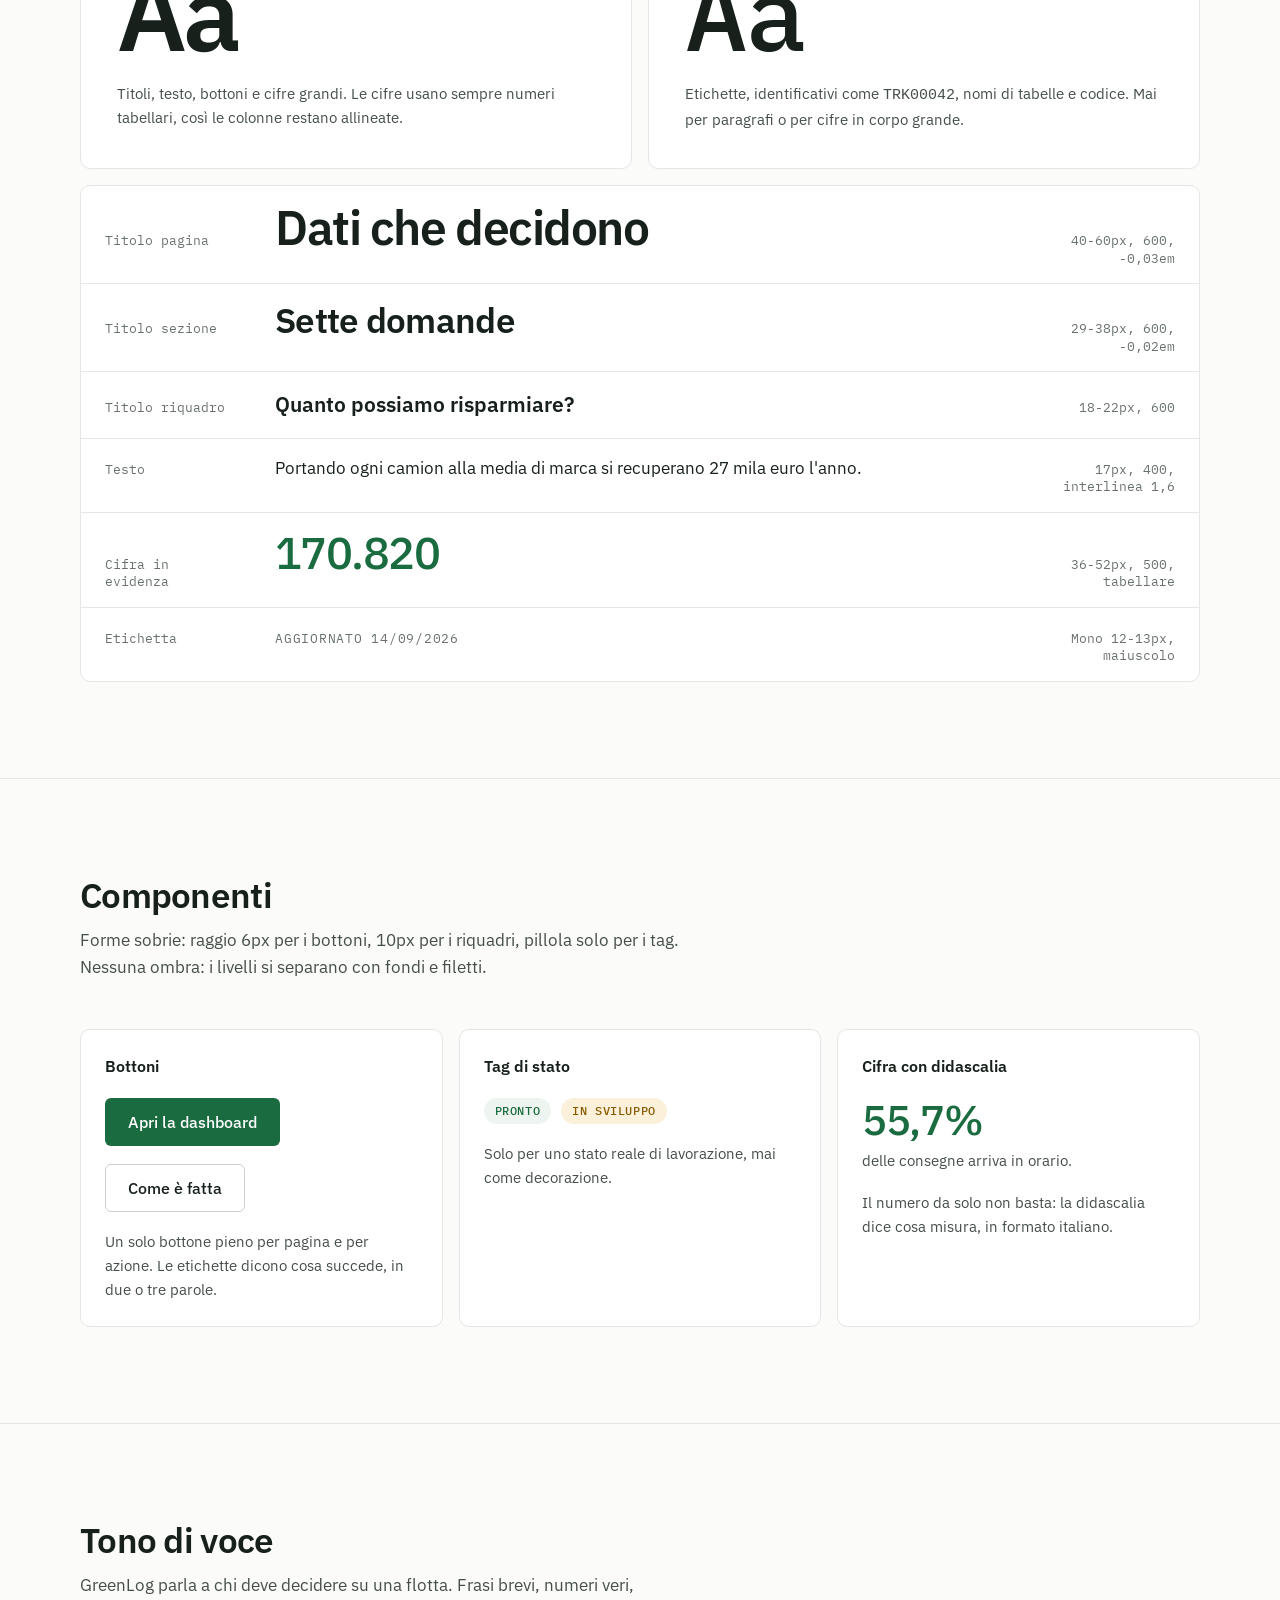
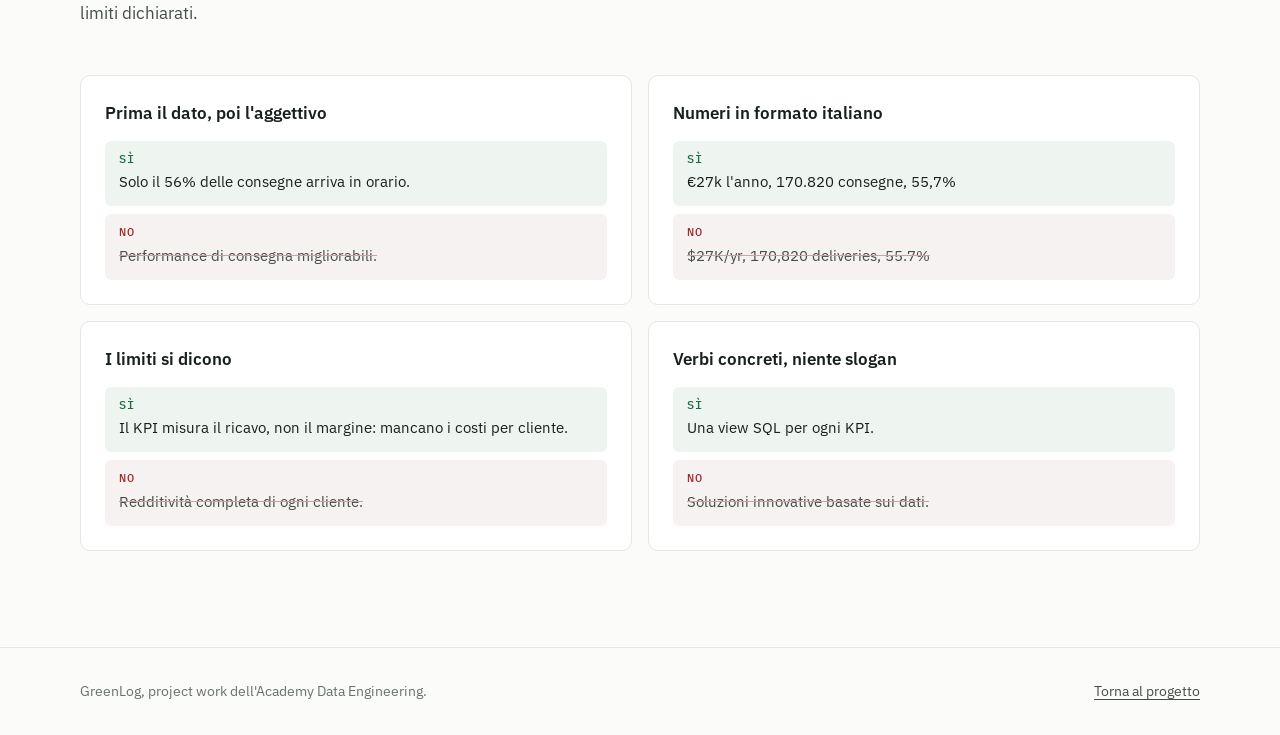
==== commit c9dc28bd: "Nuovo logo SVG, pipeline più snella e pulsanti nell'ultima slide - Logo: lockup orizzontale camion +" ====
--- a/site/brand.html
+++ b/site/brand.html
@@ -7,6 +7,7 @@
 <meta name="description" content="Logo, colori, tipografia, componenti e tono di voce di GreenLog.">
 <meta name="color-scheme" content="light">
 <meta name="theme-color" content="#FBFBFA">
+<link rel="icon" type="image/svg+xml" href="./assets/favicon.svg">
 <link rel="icon" type="image/png" href="./assets/favicon-64.png">
 <link rel="apple-touch-icon" href="./assets/apple-touch-icon.png">
 <link rel="preconnect" href="https://fonts.googleapis.com">
@@ -17,7 +18,7 @@
 <style>
   .site-header { padding-block: 14px; border-bottom: 1px solid var(--line); }
   .site-header .wrap { display: flex; align-items: center; justify-content: space-between; gap: 20px; }
-  .site-header img { height: 56px; width: auto; }
+  .site-header img { height: 32px; width: auto; }
   .site-header nav { display: flex; align-items: center; gap: 20px; }
   .back { color: var(--ink-2); text-decoration: none; font-size: 15px; white-space: nowrap; }
   .back:hover { color: var(--ink); }
@@ -37,8 +38,8 @@
   /* logo */
   .logo-grid { display: grid; grid-template-columns: minmax(0, 7fr) minmax(0, 5fr); gap: 16px; }
   .logo-stage { margin: 0; background: var(--surface); border: 1px solid var(--line); border-radius: var(--r-card); display: grid; place-items: center; padding: clamp(40px, 7vw, 88px) 24px; position: relative; }
-  .logo-stage img { width: min(100%, 351px); }
-  .clearspace { position: relative; padding: 28px; outline: 1px dashed #9fcbb0; outline-offset: -1px; }
+  .logo-stage img { width: min(100%, 380px); }
+  .clearspace { position: relative; padding: 48px; outline: 1px dashed #9fcbb0; outline-offset: -1px; }
   .clearspace::before { content: "x"; position: absolute; top: 6px; left: 50%; transform: translateX(-50%); font: 12px/1 var(--mono); color: var(--brand-ink); }
   .logo-stage figcaption { position: absolute; left: 20px; bottom: 16px; font-size: 14px; color: var(--muted); }
   .logo-side { display: grid; gap: 16px; }
@@ -53,7 +54,7 @@
   .donts { display: grid; grid-template-columns: repeat(4, minmax(0, 1fr)); gap: 16px; margin-top: 16px; }
   .dont { margin: 0; }
   .dont .box { height: 148px; border: 1px solid var(--line); border-radius: var(--r-card); display: grid; place-items: center; background: var(--surface); overflow: hidden; }
-  .dont img { width: 130px; }
+  .dont img { width: 170px; }
   .dont figcaption { font-size: 14px; color: var(--ink-2); margin-top: 10px; }
   .dont figcaption b { color: #9F2F2D; font-weight: 600; }
   .dont .stretch img { transform: scaleX(1.45); }
@@ -125,7 +126,7 @@
 
 <header class="site-header">
   <div class="wrap">
-    <a href="./" aria-label="GreenLog, torna alla presentazione"><img src="./assets/greenlog-logo.png" alt="GreenLog, Data &amp; Logistics Solutions" width="351" height="216"></a>
+    <a href="./" aria-label="GreenLog, torna alla presentazione"><img src="./assets/greenlog-logo.svg" alt="GreenLog" width="463" height="72"></a>
     <nav aria-label="Principale">
       <a class="back" href="./"><span aria-hidden="true">←</span> Il progetto</a>
       <a class="back deck-link" href="./presentazione.html" aria-label="Presentazione"><svg viewBox="0 0 24 24" aria-hidden="true"><rect x="2" y="4" width="20" height="13" rx="2"/><path d="M12 17v4M8 21h8"/></svg><span>Presentazione</span></a>
@@ -153,28 +154,31 @@
   <section class="block" id="logo" aria-labelledby="logo-t">
     <div class="wrap">
       <h2 id="logo-t">Logo</h2>
-      <p class="sub">Il logo si usa così com'è: camion, scritta GREENLOG con la O a ingranaggio e foglia, payoff Data &amp; Logistics Solutions. Sempre su fondo chiaro.</p>
+      <p class="sub">Il logo si usa così com'è: il camion, con le scie che diventano le barre di un grafico, e la scritta GreenLog, con "Green" in verde e "Log" in inchiostro. Sempre su fondo chiaro.</p>
 
       <div class="logo-grid">
         <figure class="logo-stage reveal">
-          <div class="clearspace"><img src="./assets/greenlog-logo.png" alt="Logo GreenLog con l'area di rispetto tratteggiata" width="351" height="216"></div>
-          <figcaption>Area di rispetto: su ogni lato, almeno l'altezza della scritta GREENLOG.</figcaption>
+          <div class="clearspace"><img src="./assets/greenlog-logo.svg" alt="Logo GreenLog con l'area di rispetto tratteggiata" width="463" height="72"></div>
+          <figcaption>Area di rispetto: su ogni lato, almeno l'altezza del camion.</figcaption>
         </figure>
         <div class="logo-side">
           <div class="fact reveal" style="--d: 60ms">
             <h3>Dimensioni</h3>
-            <p>Sotto i 160px di larghezza il payoff non si legge più. Per favicon e icone si usa solo il camion.</p>
+            <p>Sotto i 120px di larghezza la scritta non si legge più. Per favicon e icone si usa solo il camion, bianco su verde.</p>
             <div class="sizes">
-              <figure><img src="./assets/greenlog-logo.png" alt="" width="160" height="99"><figcaption>160px, minimo</figcaption></figure>
-              <figure><img src="./assets/apple-touch-icon.png" alt="" width="56" height="56" style="border:1px solid var(--line);border-radius:12px"><figcaption>icona</figcaption></figure>
-              <figure><img src="./assets/favicon-64.png" alt="" width="32" height="32"><figcaption>favicon</figcaption></figure>
+              <figure><img src="./assets/greenlog-logo.svg" alt="" width="120" height="19"><figcaption>120px, minimo</figcaption></figure>
+              <figure><img src="./assets/apple-touch-icon.png" alt="" width="56" height="56" style="border-radius:12px"><figcaption>icona</figcaption></figure>
+              <figure><img src="./assets/favicon.svg" alt="" width="32" height="32"><figcaption>favicon</figcaption></figure>
             </div>
           </div>
           <div class="fact reveal" style="--d: 120ms">
             <h3>File</h3>
-            <p>PNG con fondo trasparente, ritagliati dal logo originale.</p>
+            <p>SVG vettoriali e PNG con fondo trasparente. Per la dashboard, che ha il fondo scuro, c'è la versione con "Log" chiaro.</p>
             <div class="downloads">
+              <a class="btn btn-secondary btn-sm" href="./assets/greenlog-logo.svg" download>Logo SVG</a>
               <a class="btn btn-secondary btn-sm" href="./assets/greenlog-logo.png" download>Logo PNG</a>
+              <a class="btn btn-secondary btn-sm" href="./assets/greenlog-logo-dark.svg" download>Logo per fondo scuro</a>
+              <a class="btn btn-secondary btn-sm" href="./assets/greenlog-mark.svg" download>Solo camion</a>
               <a class="btn btn-secondary btn-sm" href="./assets/apple-touch-icon.png" download>Icona 180px</a>
             </div>
           </div>
@@ -182,10 +186,10 @@
       </div>
 
       <div class="donts">
-        <figure class="dont reveal"><div class="box stretch"><img src="./assets/greenlog-logo.png" alt="" width="351" height="216"></div><figcaption><b>No</b> deformarlo o cambiarne le proporzioni.</figcaption></figure>
-        <figure class="dont reveal" style="--d: 50ms"><div class="box recolor"><img src="./assets/greenlog-logo.png" alt="" width="351" height="216"></div><figcaption><b>No</b> ricolorarlo: il verde è parte del marchio.</figcaption></figure>
-        <figure class="dont reveal" style="--d: 100ms"><div class="box dark"><img src="./assets/greenlog-logo.png" alt="" width="351" height="216"></div><figcaption><b>No</b> su fondi scuri: il verde perde contrasto.</figcaption></figure>
-        <figure class="dont reveal" style="--d: 150ms"><div class="box busy"><img src="./assets/greenlog-logo.png" alt="" width="351" height="216"></div><figcaption><b>No</b> sopra immagini o grafici.</figcaption></figure>
+        <figure class="dont reveal"><div class="box stretch"><img src="./assets/greenlog-logo.svg" alt="" width="463" height="72"></div><figcaption><b>No</b> deformarlo o cambiarne le proporzioni.</figcaption></figure>
+        <figure class="dont reveal" style="--d: 50ms"><div class="box recolor"><img src="./assets/greenlog-logo.svg" alt="" width="463" height="72"></div><figcaption><b>No</b> ricolorarlo: il verde è parte del marchio.</figcaption></figure>
+        <figure class="dont reveal" style="--d: 100ms"><div class="box dark"><img src="./assets/greenlog-logo.svg" alt="" width="463" height="72"></div><figcaption><b>No</b> la versione standard su fondo scuro: "Log" sparisce.</figcaption></figure>
+        <figure class="dont reveal" style="--d: 150ms"><div class="box busy"><img src="./assets/greenlog-logo.svg" alt="" width="463" height="72"></div><figcaption><b>No</b> sopra immagini o grafici.</figcaption></figure>
       </div>
     </div>
   </section>
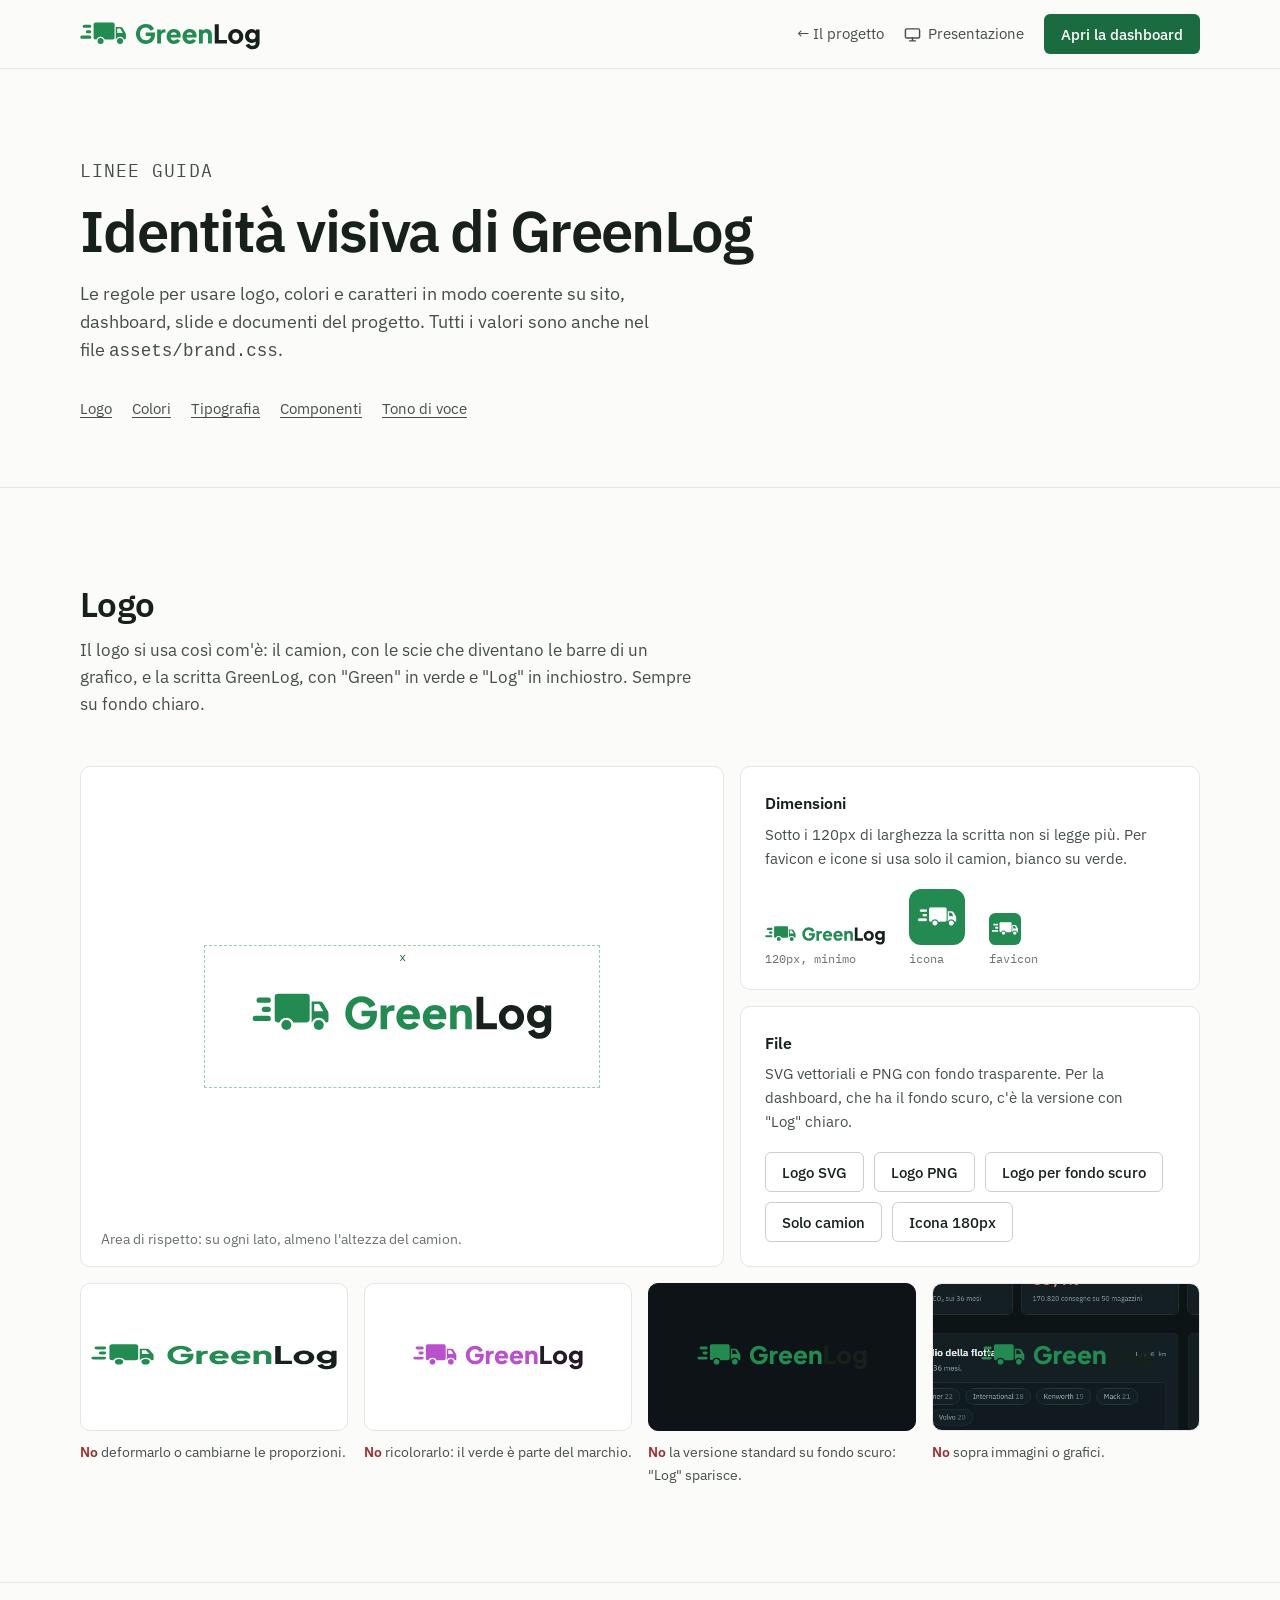
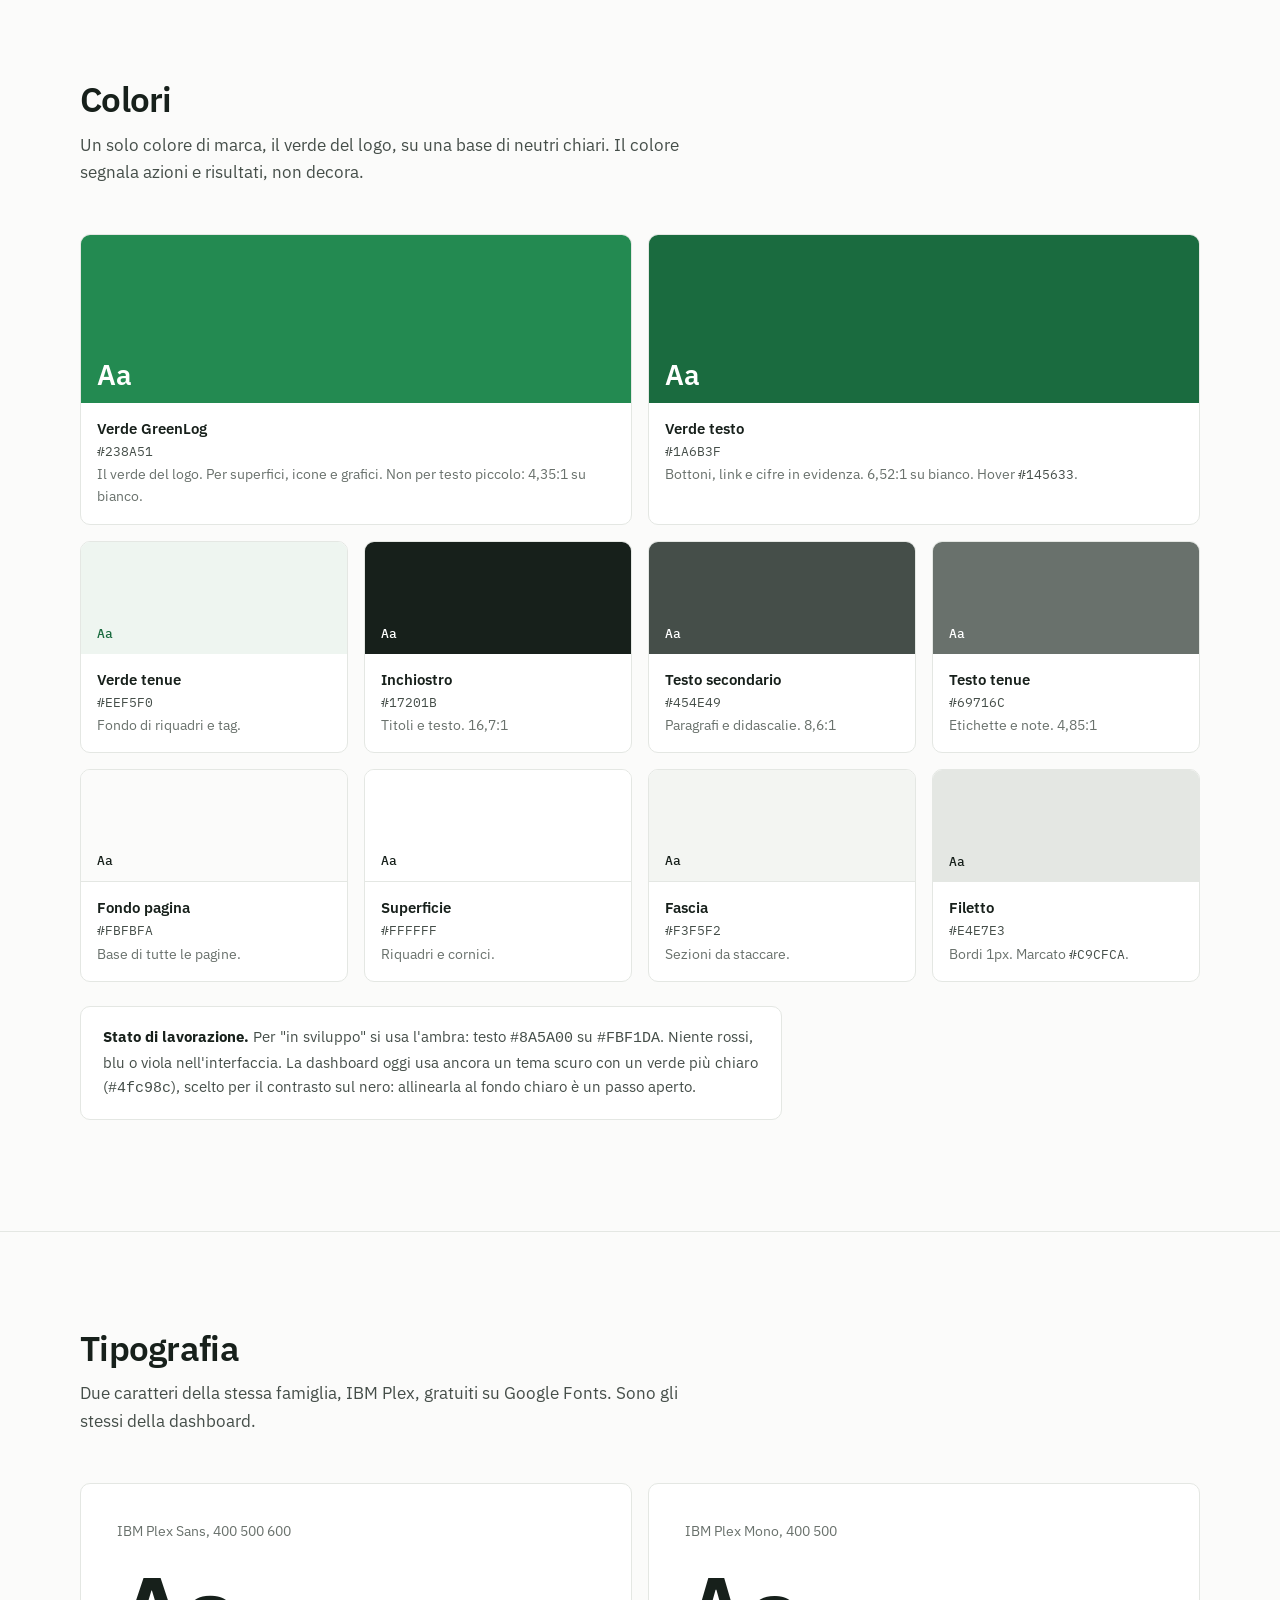
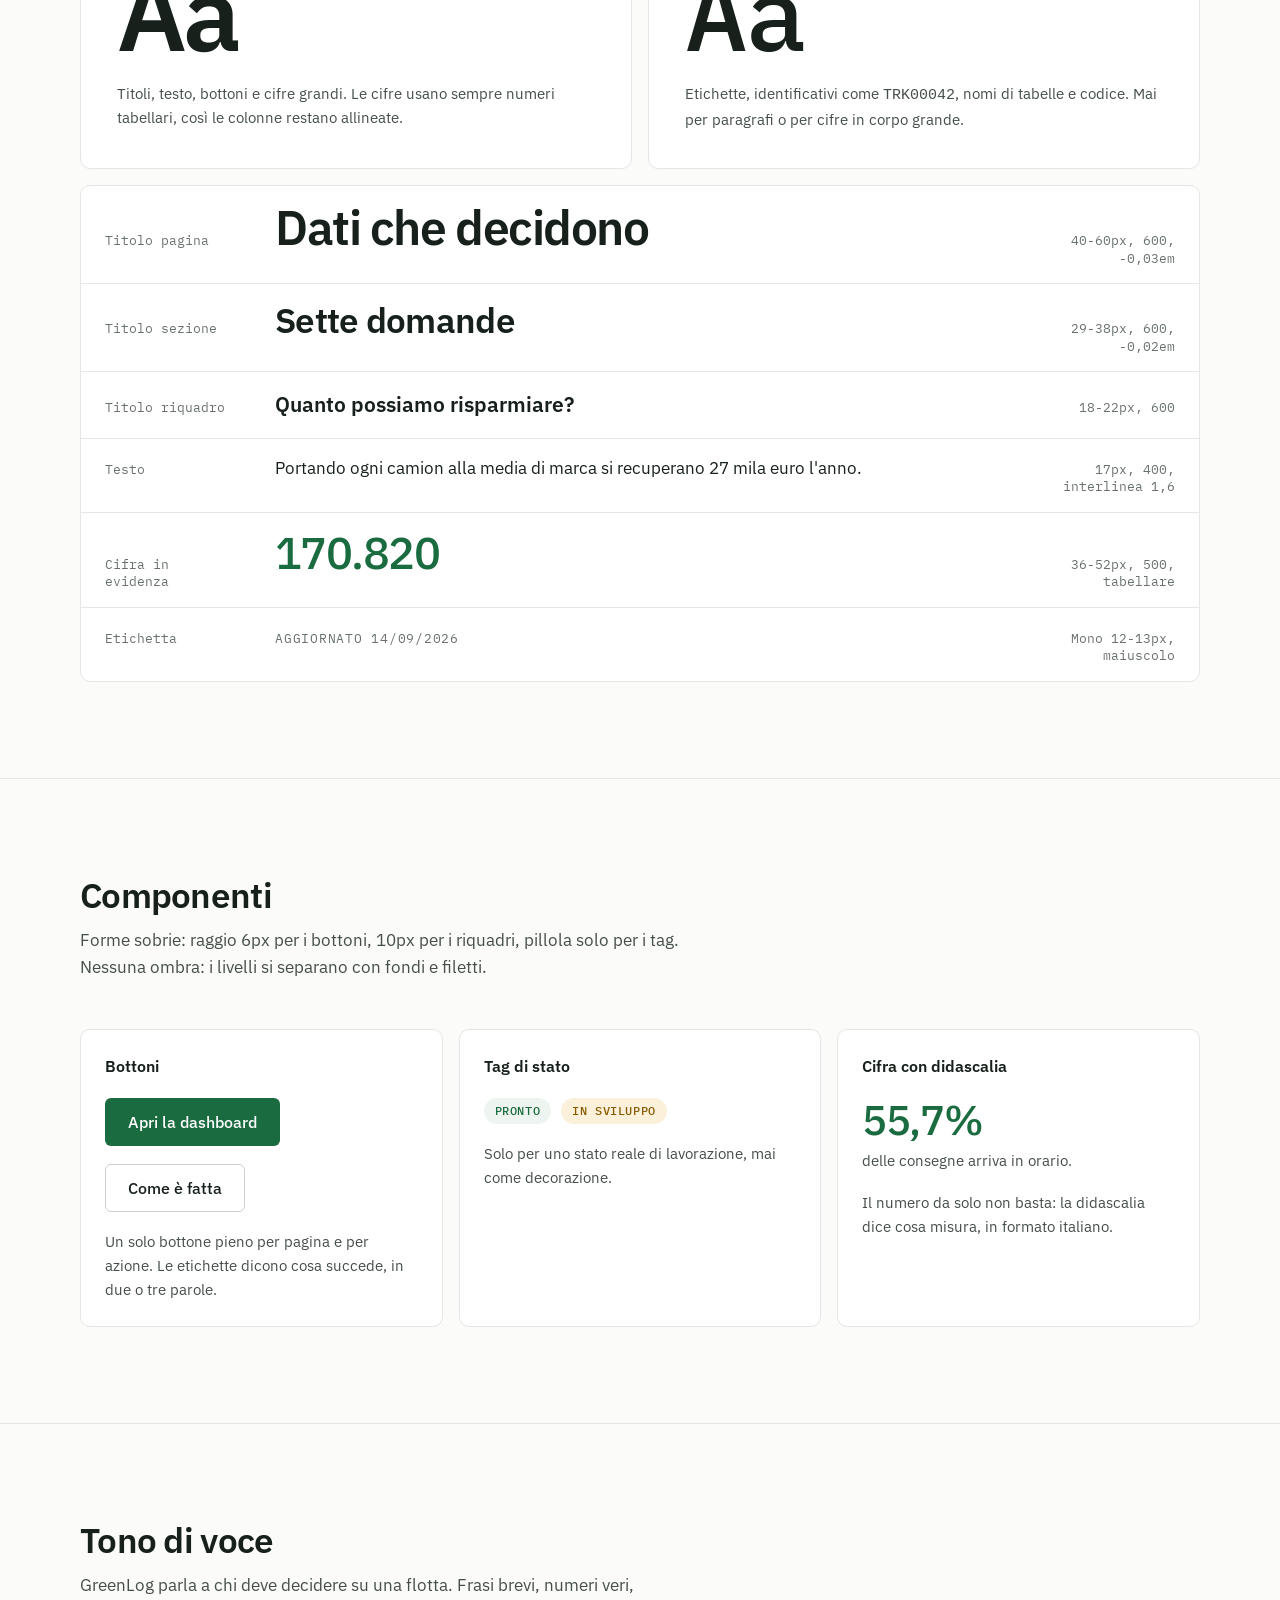
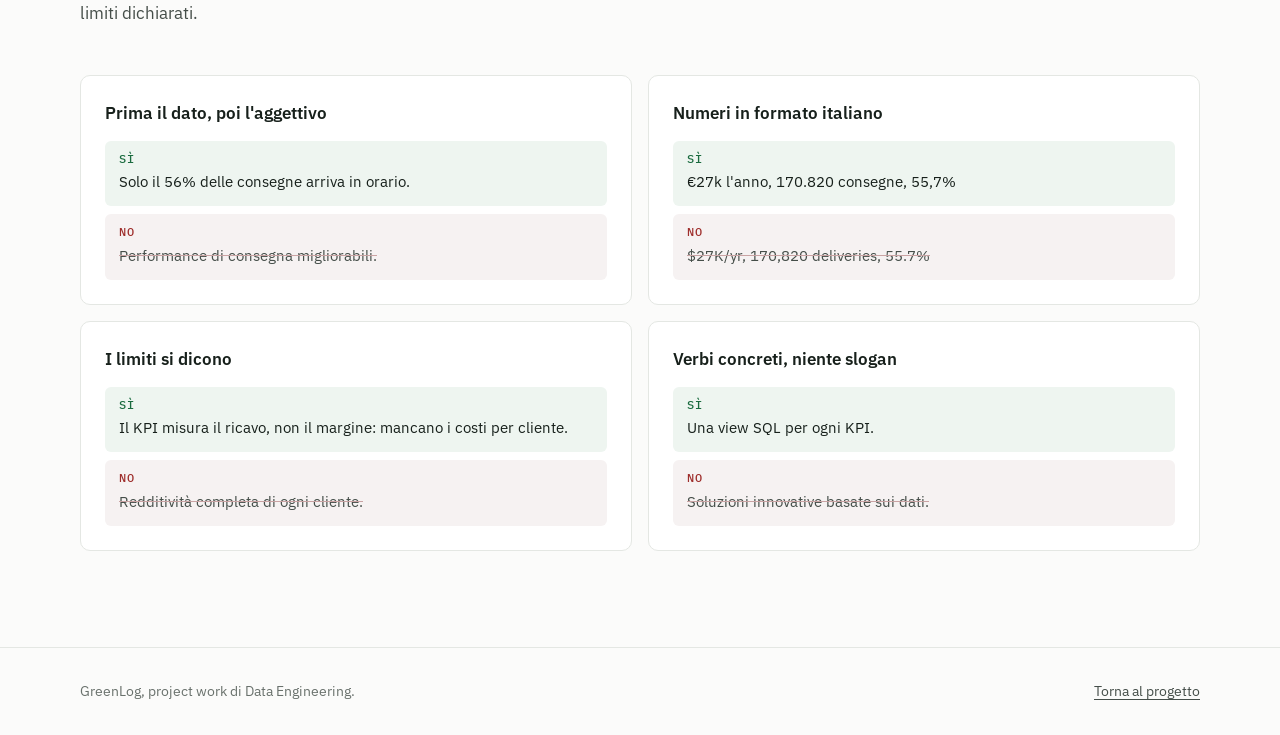
==== commit 1c26621f: "Logo più contenuto, committente FTSLog e sintesi della dashboard più asciutta - Logo negli header a " ====
--- a/site/brand.html
+++ b/site/brand.html
@@ -18,7 +18,7 @@
 <style>
   .site-header { padding-block: 14px; border-bottom: 1px solid var(--line); }
   .site-header .wrap { display: flex; align-items: center; justify-content: space-between; gap: 20px; }
-  .site-header img { height: 32px; width: auto; }
+  .site-header img { height: 28px; width: auto; translate: 0 2px; }
   .site-header nav { display: flex; align-items: center; gap: 20px; }
   .back { color: var(--ink-2); text-decoration: none; font-size: 15px; white-space: nowrap; }
   .back:hover { color: var(--ink); }
@@ -308,7 +308,7 @@
 
 <footer class="site-footer">
   <div class="wrap">
-    <span>GreenLog, project work dell'Academy Data Engineering.</span>
+    <span>GreenLog, project work di Data Engineering.</span>
     <a href="./">Torna al progetto</a>
   </div>
 </footer>
